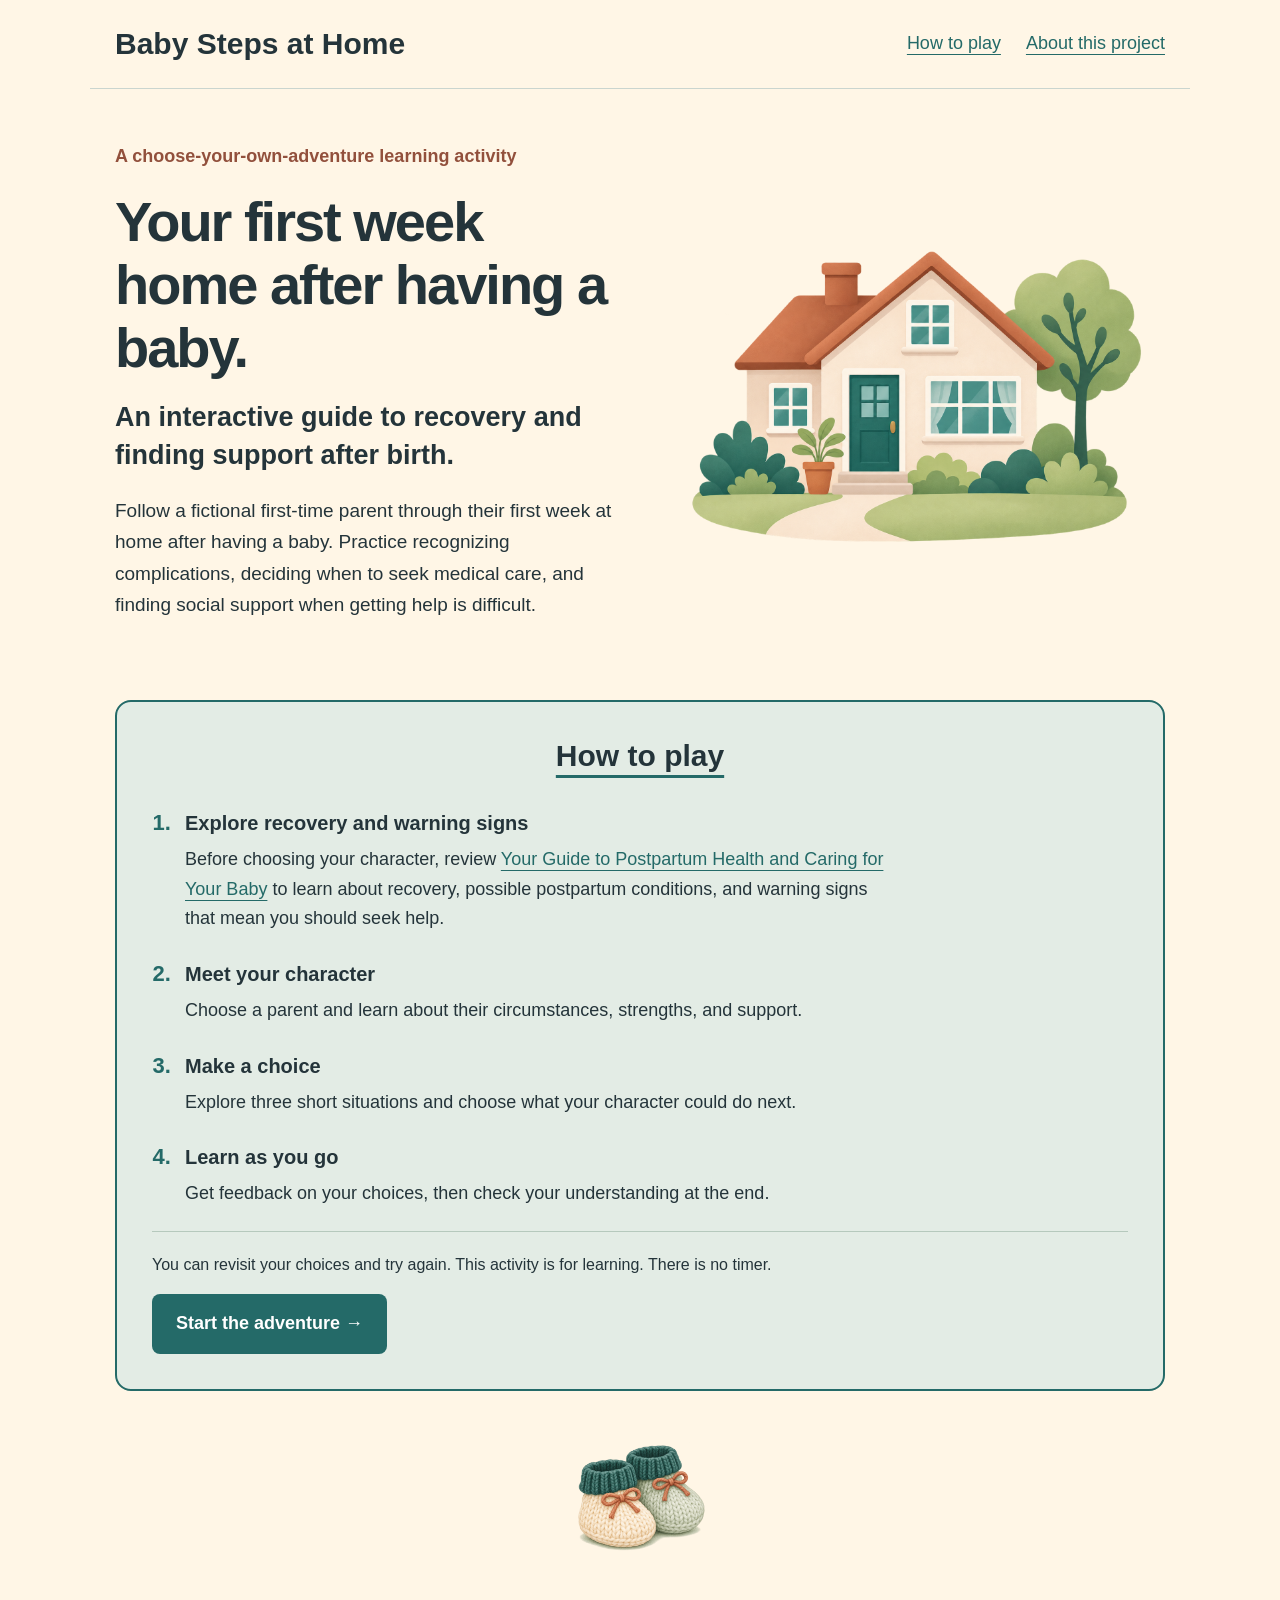
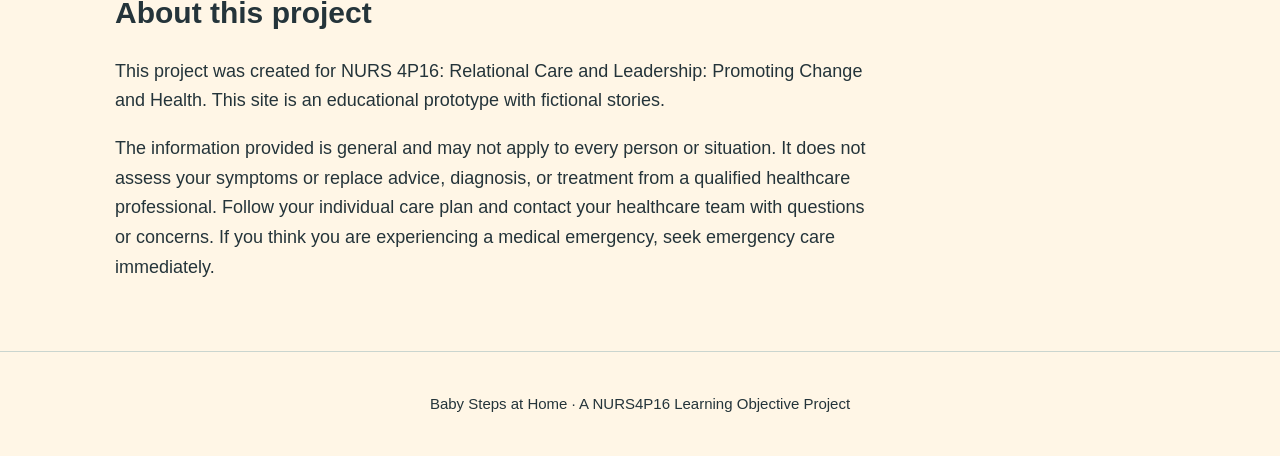
==== index.html @ 9c3802aa "Update index.html" ====
<!DOCTYPE html>
<html lang="en">
<head>
  <meta charset="UTF-8">
  <meta name="viewport" content="width=device-width, initial-scale=1.0">
  <title>Baby Steps at Home</title>
  <link rel="stylesheet" href="style.css">
</head>
<body class="home-page">
  <a class="skip-link" href="#main">Skip to content</a>

  <header class="site-header">
    <a class="site-name" href="index.html">Baby Steps at Home</a>
    <nav aria-label="Main navigation">
      <a href="#how-to-play">How to play</a>
      <a href="#about">About this project</a>
    </nav>
  </header>

  <main id="main">
    <section class="hero" aria-labelledby="welcome-heading">
      <div class="hero-text">
        <p class="eyebrow">
          A choose-your-own-adventure learning activity
        </p>

        <h1 id="welcome-heading">
          Your first week home after having a baby.
        </h1>

        <p class="home-subtitle">
          An interactive guide to recovery and finding support after birth.
        </p>

        <p class="introduction">
          Follow a fictional first-time parent through their first
          week at home after having a baby. Practice recognizing
          complications, deciding when to seek medical care, and
          finding social support when getting help is difficult.
        </p>
      </div>

      <img src="house.png" alt="" class="hero-house">
    </section>

    <section class="panel" id="how-to-play" aria-labelledby="play-heading">
      <h2 id="play-heading">How to play</h2>

      <ol class="steps">
                <li>
          <h3>Explore recovery and warning signs</h3>
          <p>
            Before choosing your character, review
            <a href="https://www.canada.ca/en/public-health/services/child-infant-health/postpartum-health-guide.html">
              Your Guide to Postpartum Health and Caring for Your Baby</a>
            to learn about recovery, possible postpartum conditions,
            and warning signs that mean you should seek help.
          </p>
        </li>
        <li>
          <h3>Meet your character</h3>
          <p>
            Choose a parent and learn about their circumstances,
            strengths, and support.
          </p>
        </li>
        <li>
          <h3>Make a choice</h3>
          <p>
            Explore three short situations and choose what your
            character could do next.
          </p>
        </li>
        <li>
          <h3>Learn as you go</h3>
          <p>
            Get feedback on your choices, then check your
            understanding at the end.
          </p>
        </li>
      </ol>

      <p class="development-note">
        You can revisit your choices and try again.
        This activity is for learning. There is no timer.
      </p>

      <a class="button" href="characters.html">
        Start the adventure <span aria-hidden="true">&rarr;</span>
      </a>
    </section>

    <img src="baby-booties.png" alt=""
         class="home-booties" loading="lazy">

    <section class="about" id="about" aria-labelledby="about-heading">
      <h2 id="about-heading">About this project</h2>

      <p>
        This project was created for NURS 4P16: Relational Care
        and Leadership: Promoting Change and Health.
        This site is an educational prototype with fictional stories.
      </p>

      <p>
        The information provided is general and may not apply to
        every person or situation. It does not assess your symptoms
        or replace advice, diagnosis, or treatment from a qualified
        healthcare professional. Follow your individual care plan
        and contact your healthcare team with questions or concerns.
        If you think you are experiencing a medical emergency,
        seek emergency care immediately.
      </p>
    </section>
  </main>

  <footer>
    <p>
      Baby Steps at Home &middot; A NURS4P16 Learning Objective Project
    </p>
  </footer>
</body>
</html>
---- style.css ----
/* Variables let us change the entire colour scheme in one place. */
:root {
  --cream: #fff6e6;
  --ink: #24343a;
  --teal: #246a68;
  --sage: #e3ece5;
  --accent: #92503c;
}

* { box-sizing: border-box; }
html { scroll-padding-top: 2rem; }
body {
  margin: 0;
  background: var(--cream);
  color: var(--ink);
  font-family: Arial, Helvetica, sans-serif;
  font-size: 18px;
  line-height: 1.65;
}
a { color: var(--teal); text-underline-offset: 5px; }
a:focus-visible { outline: 3px solid var(--ink); outline-offset: 5px; }
.skip-link { position: absolute; top: -100px; background: white; padding: 12px; }
.skip-link:focus { top: 8px; }
.site-header {
  max-width: 1100px;
  margin: auto;
  padding: 25px;
  display: flex;
  justify-content: space-between;
  align-items: center;
  gap: 20px;
  border-bottom: 1px solid #cad5cf;
}
.site-name { color: var(--ink); font-size: 23px; font-weight: bold; text-decoration: none; }
nav { display: flex; gap: 25px; flex-wrap: wrap; }
main { max-width: 1100px; margin: auto; padding: 0 25px; }
.hero { padding: 75px 0 60px; max-width: 820px; }
.eyebrow { color: var(--accent); font-weight: bold; font-size: 16px; }
h1 { font-size: clamp(38px, 6vw, 68px); line-height: 1.12; letter-spacing: -2px; margin: 20px 0; }
h2 { font-size: 30px; line-height: 1.25; margin-top: 0; }
h3 { font-size: 20px; margin-bottom: 5px; }
.introduction { max-width: 660px; font-size: 21px; margin-bottom: 30px; }
.button { display: inline-block; padding: 15px 24px; background: var(--teal); color: white; border-radius: 8px; text-decoration: none; font-weight: bold; }
.button:hover { background: #194e4c; }
.small-text { font-size: 16px; }
.panel { background: var(--sage); border-radius: 16px; padding: 35px; }
.steps { padding-left: 25px; }
.steps li { padding-left: 8px; margin-bottom: 22px; }
.steps p { margin-top: 0; max-width: 700px; }
.development-note { border-top: 1px solid #b6c9bd; padding-top: 20px; font-size: 16px; }
.about { padding: 50px 0; max-width: 760px; }
footer { padding: 25px; text-align: center; border-top: 1px solid #cad5cf; font-size: 15px; }

/* This rule rearranges the header on narrower screens. */
@media (max-width: 600px) {
  .site-header { align-items: flex-start; flex-direction: column; }
  .hero { padding-top: 45px; }
  .panel { padding: 25px; }
  h1 { letter-spacing: -1px; }
}

/* Welcome text and house sit beside each other. */
.hero {
  display: grid;
  grid-template-columns: minmax(0, 1fr) minmax(0, 1fr);
  align-items: center;
  gap: 30px;

  width: 100%;
  max-width: none;
  padding: 35px 0 50px;
}

.hero-text {
  min-width: 0;
}

.hero h1 {
  font-size: clamp(36px, 4.5vw, 56px);
}

.hero .introduction {
  font-size: 19px;
}

/* Keep the image proportional. */
.hero-house {
  display: block;
  width: 100%;
  height: auto;
}

/* Stack the image below the text on smaller screens. */
@media (max-width: 800px) {
  .hero {
    grid-template-columns: 1fr;
    gap: 25px;
    padding: 25px 0 50px;
  }

  .hero-house {
    max-width: 500px;
    margin: 0 auto;
  }
}

/* Character selection page */
.character-section {
  padding: 45px 0 60px;
}

.character-section h1 {
  font-size: clamp(34px, 5vw, 48px);
  letter-spacing: -1px;
}

.character-introduction {
  max-width: 720px;
  margin-bottom: 30px;
}

.character-options {
  border: 0;
  padding: 0;
  margin: 0;
  min-width: 0;
  display: grid;
  grid-template-columns: repeat(2, minmax(0, 1fr));
  gap: 22px;
}

.character-options legend {
  padding: 0;
  margin-bottom: 18px;
  font-weight: bold;
}

.character-option {
  position: relative;
  min-width: 0;
}

.character-option input {
  position: absolute;
  top: 18px;
  right: 18px;
  width: 22px;
  height: 22px;
  margin: 0;
  accent-color: var(--teal);
  z-index: 1;
  cursor: pointer;
}

.character-card {
  display: flex;
  align-items: center;
  gap: 20px;
  height: 100%;
  padding: 35px 30px 30px 22px;
  border: 3px solid transparent;
  border-radius: 22px;
  background: var(--sage);
  cursor: pointer;
}

.character-card:hover {
  border-color: #a0b9aa;
}

.character-option input:checked + .character-card {
  border-color: var(--teal);
  background: #dce9df;
}

.character-option input:focus-visible + .character-card {
  outline: 3px solid var(--ink);
  outline-offset: 5px;
}

.character-portrait {
  display: flex;
  align-items: center;
  justify-content: center;
  flex-shrink: 0;
  width: 115px;
  height: 115px;
  border: 3px solid var(--cream);
  border-radius: 50%;
  font-size: 42px;
  font-weight: bold;
}

.portrait-alex {
  background: #f0dfbd;
  color: var(--teal);
}

.portrait-jordan {
  background: #efd7cc;
  color: var(--ink);
}

.character-description {
  display: block;
  font-size: 17px;
  line-height: 1.5;
}

.character-name {
  display: block;
  margin-bottom: 8px;
  font-size: 27px;
  font-weight: bold;
}

.character-note {
  max-width: 720px;
  margin: 25px 0;
  font-size: 16px;
}

.character-actions {
  display: flex;
  align-items: center;
  justify-content: center;
  flex-wrap: wrap;
  gap: 25px;
  margin-top: 30px;
}

button.button {
  font: inherit;
  font-weight: bold;
  border: 0;
  cursor: pointer;
}

button.button:focus-visible {
  outline: 3px solid var(--ink);
  outline-offset: 5px;
}

@media (max-width: 800px) {
  .character-options {
    grid-template-columns: 1fr;
  }
}

@media (max-width: 400px) {
  .character-card {
    flex-direction: column;
    align-items: flex-start;
  }
}

/* Get to know your character */
.profile-page {
  padding: 45px 0 60px;
}

.profile-intro {
  display: grid;
  grid-template-columns: minmax(180px, 280px) minmax(0, 1fr);
  align-items: center;
  gap: 40px;
  margin-bottom: 40px;
}

.profile-portrait {
  display: block;
  width: 100%;
  max-width: 280px;
  height: auto;
  margin: 0 auto;
}

.profile-intro h1 {
  font-size: clamp(34px, 4.5vw, 48px);
  letter-spacing: -1px;
}

.profile-intro h2 {
  font-size: 23px;
}

.profile-bubbles {
  display: grid;
  grid-template-columns: repeat(3, minmax(0, 1fr));
  gap: 22px;
}

.profile-bubble {
  padding: 28px;
  border-radius: 24px;
  background: var(--sage);
}

.profile-bubble h2 {
  font-size: 24px;
  color: var(--teal);
}

.profile-bubble p,
.profile-bubble blockquote {
  font-size: 17px;
}

.profile-bubble blockquote {
  margin: 0 0 18px;
  font-style: italic;
}

.profile-bubble p:last-child {
  margin-bottom: 0;
}

.profile-next {
  max-width: 760px;
  margin: 45px auto 0;
  text-align: center;
}

.profile-next h2 {
  font-size: 27px;
}

.profile-actions {
  display: flex;
  justify-content: center;
  align-items: center;
  flex-wrap: wrap;
  gap: 22px;
  margin: 25px 0;
}

@media (max-width: 900px) {
  .profile-bubbles {
    grid-template-columns: 1fr;
  }
}

@media (max-width: 650px) {
  .profile-intro {
    grid-template-columns: 1fr;
    gap: 20px;
  }

  .profile-portrait {
    max-width: 220px;
  }

  .profile-page {
    padding-top: 30px;
  }
}

/* Plant and books beside the character page buttons */
.character-bottom {
  display: grid;
  grid-template-columns: minmax(0, 260px) minmax(0, 1fr);
  align-items: center;
  gap: 30px;
  margin-top: 25px;
}

.character-decoration {
  display: block;
  width: 100%;
  height: auto;
}

.character-bottom .character-actions {
  margin-top: 0;
}

@media (max-width: 650px) {
  .character-bottom {
    grid-template-columns: 1fr;
    gap: 20px;
  }

  .character-decoration {
    max-width: 200px;
    margin: 0 auto;
  }
}

/* Story scenes */
.scene-page {
  max-width: 950px;
  margin: 0 auto;
  padding: 40px 0 60px;
}

.scene-page [hidden] {
  display: none;
}

.scene-header {
  margin-bottom: 30px;
}

.scene-header h1 {
  font-size: clamp(34px, 4.5vw, 48px);
  letter-spacing: -1px;
}

.story-bubble {
  padding: 28px 32px;
  background: var(--sage);
  border-radius: 24px;
}

.story-bubble p:first-child {
  margin-top: 0;
}

.story-bubble p:last-child {
  margin-bottom: 0;
}

.story-bubble blockquote {
  margin: 20px 0 0;
  font-style: italic;
  font-size: 21px;
  color: var(--teal);
}

.scene-question {
  margin-top: 30px;
}

.scene-choices {
  display: grid;
  gap: 14px;
  border: 0;
  padding: 0;
  margin: 0 0 22px;
  min-width: 0;
}

.scene-choices legend {
  padding: 0;
  margin-bottom: 20px;
  font-size: 24px;
  line-height: 1.4;
  font-weight: bold;
}

.scene-choice {
  display: flex;
  align-items: flex-start;
  gap: 14px;
  padding: 20px;
  background: #e3ece5;
  border: 2px solid #bdcfc3;
  border-radius: 16px;
  cursor: pointer;
}

.scene-choice:hover {
  border-color: var(--teal);
}

.scene-choice:focus-within {
  outline: 3px solid var(--teal);
  outline-offset: 3px;
}

.scene-choice input {
  flex-shrink: 0;
  width: 21px;
  height: 21px;
  margin: 5px 0 0;
  accent-color: var(--teal);
}

.scene-feedback {
  margin-top: 25px;
  padding: 25px 28px;
  background: #edf3ee;
  border-left: 5px solid var(--teal);
  border-radius: 0 18px 18px 0;
}

.scene-feedback:focus-visible {
  outline: 3px solid var(--teal);
  outline-offset: 4px;
}

.scene-feedback h2 {
  font-size: 24px;
}

.scene-feedback p:last-child {
  margin-bottom: 0;
}

.scene-part {
  margin-top: 50px;
}

.scene-part > h2 {
  font-size: 29px;
}

.scene-illustrated {
  display: grid;
  grid-template-columns: minmax(0, 1fr) minmax(0, 300px);
  align-items: center;
  gap: 25px;
}

.scene-car {
  display: block;
  width: 100%;
  height: auto;
}

.scene-ending {
  margin-top: 40px;
}

.scene-takeaway {
  padding: 25px 28px;
  border-radius: 20px;
  background: #f4e5d5;
}

.scene-takeaway h2 {
  font-size: 27px;
}

.scene-takeaway p {
  margin-bottom: 0;
}

.scene-ending > p {
  margin: 25px 0;
}

.scene-sources {
  margin-top: 40px;
  padding-top: 15px;
  border-top: 1px solid #cad5cf;
  font-size: 15px;
}

@media (max-width: 750px) {
  .scene-illustrated {
    grid-template-columns: 1fr;
  }

  .scene-car {
    max-width: 300px;
    margin: 0 auto;
  }

  .story-bubble {
    padding: 24px;
  }

  .scene-choice {
    padding: 16px;
  }
}

/* Scene 2: encouragement and optional writing practice */
.scene-encouragement {
  margin-top: 25px;
  padding: 22px 28px;
  border-radius: 20px;
  background: #f4e5d5;
}

.scene-encouragement p {
  margin: 0;
}

.practice-panel {
  padding: 28px;
  border-radius: 24px;
  background: var(--sage);
}

.practice-panel h2 {
  font-size: 29px;
}

.practice-panel > .eyebrow {
  margin-top: 0;
}

.practice-panel > label {
  display: block;
  font-weight: bold;
}

.practice-input {
  display: block;
  width: 100%;
  min-height: 150px;
  margin: 18px 0 22px;
  padding: 16px;
  border: 2px solid #78998a;
  border-radius: 12px;
  background: var(--cream);
  color: var(--ink);
  font: inherit;
  line-height: 1.6;
  resize: vertical;
}

.practice-input::placeholder {
  color: #52636a;
  opacity: 1;
}

.practice-input:focus-visible {
  outline: 3px solid var(--teal);
  outline-offset: 3px;
}

.practice-panel blockquote {
  margin: 15px 0;
  font-style: italic;
}

.practice-panel .scene-feedback h3 {
  margin-top: 0;
}

@media (max-width: 600px) {
  .practice-panel {
    padding: 22px;
  }
}

/* Calendar beside Alex’s follow-up story */
.scene-calendar {
  display: block;
  width: 100%;
  height: auto;
}

@media (max-width: 750px) {
  .scene-calendar {
    max-width: 300px;
    margin: 0 auto;
  }
}

/* Scene 3: phone illustration */
.scene-phone {
  display: block;
  width: 100%;
  height: auto;
}

/* Emergency information stays visible */
.scene-emergency {
  margin-bottom: 30px;
  padding: 22px 26px;
  background: #f4e5d5;
  border: 2px solid var(--accent);
  border-radius: 18px;
}

.scene-emergency h2 {
  font-size: 23px;
  color: var(--accent);
}

.scene-emergency p:last-child {
  margin-bottom: 0;
}

/* Expandable comparison bubbles */
.mood-comparisons {
  display: grid;
  gap: 16px;
}

.mood-bubble {
  background: var(--sage);
  border: 2px solid #bdcfc3;
  border-radius: 20px;
}

.mood-bubble summary {
  padding: 22px 25px;
  color: var(--teal);
  font-size: 23px;
  font-weight: bold;
  cursor: pointer;
}

.mood-bubble summary:hover {
  text-decoration: underline;
  text-underline-offset: 5px;
}

.mood-bubble summary:focus-visible {
  outline: 3px solid var(--teal);
  outline-offset: 4px;
  border-radius: 16px;
}

.mood-bubble[open] {
  border-color: var(--teal);
}

.mood-bubble-content {
  padding: 0 25px 25px;
}

.mood-bubble-content h3 {
  margin-top: 20px;
}

.mood-bubble-content h3:first-child {
  margin-top: 0;
}

.mood-bubble-content p:last-child {
  margin-bottom: 0;
}

/* Support resource cards */
.support-resources {
  display: grid;
  grid-template-columns: repeat(3, minmax(0, 1fr));
  gap: 18px;
}

.support-resource {
  padding: 24px;
  background: var(--sage);
  border-radius: 20px;
}

.support-resource h3 {
  margin-top: 0;
  color: var(--teal);
}

.support-resource p {
  font-size: 17px;
}

.support-resource a {
  font-weight: bold;
}

@media (max-width: 800px) {
  .support-resources {
    grid-template-columns: 1fr;
  }
}

@media (max-width: 750px) {
  .scene-phone {
    max-width: 280px;
    margin: 0 auto;
  }
}

/* Jordan’s conversation with the nurse */
.scene-conversation {
  display: block;
  width: 100%;
  height: auto;
}

.scene-example-quote {
  margin: 18px 0;
  font-style: italic;
  color: var(--teal);
}

@media (max-width: 750px) {
  .scene-conversation {
    max-width: 360px;
    margin: 0 auto;
  }
}

/* Jordan Scene 2: guided conversation builder */
.phrase-builder {
  display: grid;
  gap: 22px;
  padding: 28px;
  border-radius: 24px;
  background: var(--sage);
}

.phrase-step label {
  display: block;
  margin-bottom: 10px;
  font-weight: bold;
  color: var(--teal);
}

.phrase-step select {
  display: block;
  width: 100%;
  min-height: 52px;
  padding: 12px;
  border: 2px solid #78998a;
  border-radius: 10px;
  background: var(--cream);
  color: var(--ink);
  font: inherit;
}

.phrase-step select:focus-visible {
  outline: 3px solid var(--teal);
  outline-offset: 3px;
}

.phrase-builder > .button {
  justify-self: start;
}

#built-response h3,
#plan-feedback h3 {
  margin-top: 0;
}

/* Illustrations inside the expandable care cards */
.care-card-layout {
  display: grid;
  grid-template-columns: minmax(0, 1fr) minmax(0, 220px);
  align-items: center;
  gap: 25px;
}

.care-card-layout h3 {
  margin-top: 0;
}

.care-image {
  display: block;
  width: 100%;
  max-width: 220px;
  height: auto;
  margin: 0 auto;
}

.medication-image {
  max-width: 140px;
}

@media (max-width: 650px) {
  .phrase-builder {
    padding: 22px;
  }

  .care-card-layout {
    grid-template-columns: 1fr;
    gap: 15px;
  }

  .phrase-step select {
    font-size: 16px;
  }
}

/* Jordan Scene 3: information illustrations */
.scene-learning-image {
  display: block;
  width: 100%;
  max-width: 300px;
  height: auto;
  margin: 0 auto;
}

.pamphlet-image {
  max-width: 220px;
}

/* Fictional search-result cards */
.source-card-grid {
  display: grid;
  grid-template-columns: repeat(3, minmax(0, 1fr));
  gap: 18px;
  margin-top: 25px;
}

.source-card {
  min-width: 0;
  padding: 24px;
  border: 2px solid #bdcfc3;
  border-radius: 22px;
  background: var(--sage);
}

.source-card .eyebrow {
  margin-top: 0;
  font-size: 14px;
}

.source-card h3 {
  margin-top: 0;
  font-size: 22px;
  line-height: 1.35;
}

.source-card p,
.source-card blockquote {
  font-size: 16px;
  line-height: 1.6;
}

.source-card blockquote {
  margin: 18px 0;
  font-style: italic;
}

.source-card p:last-child {
  margin-bottom: 0;
}

.source-ending {
  margin-top: 25px;
}

.phrase-step select[aria-invalid="true"] {
  border-color: var(--accent);
}

@media (max-width: 850px) {
  .source-card-grid {
    grid-template-columns: 1fr;
  }
}

/* Shared knowledge check and feedback page */
.finish-page {
  max-width: 950px;
}

.quiz-question-card {
  margin-bottom: 28px;
  padding: 28px;
  border-radius: 24px;
  background: var(--sage);
}

.quiz-question-card h2 {
  font-size: 25px;
}

.quiz-question-card legend {
  font-size: 19px;
  font-weight: normal;
}

.quiz-question-card .scene-choice {
  background: var(--cream);
}

.quiz-question-card .scene-choices {
  margin-bottom: 0;
}

.quiz-score {
  color: var(--teal);
  font-size: 25px;
  font-weight: bold;
}

.answer-explanation {
  margin: 18px 0;
  padding: 22px 25px;
  border-radius: 18px;
  background: var(--sage);
}

.answer-explanation h3 {
  margin-top: 0;
}

.answer-explanation p:last-child {
  margin-bottom: 0;
}

.answer-outcome {
  color: var(--teal);
  font-weight: bold;
}

.finish-actions {
  display: flex;
  align-items: center;
  flex-wrap: wrap;
  gap: 18px;
  margin: 28px 0;
}

.button-secondary {
  background: var(--sage);
  color: var(--teal);
}

.button-secondary:hover {
  background: #d4e2d8;
}

.finish-page button.button {
  font: inherit;
  font-weight: bold;
  border: 0;
  cursor: pointer;
}

.finish-page button:focus-visible,
.finish-page [tabindex="-1"]:focus-visible {
  outline: 3px solid var(--teal);
  outline-offset: 5px;
}

/* Feedback introduction and plant */
.feedback-intro {
  display: grid;
  grid-template-columns: minmax(0, 1fr) 140px;
  align-items: center;
  gap: 25px;
  margin-bottom: 25px;
}

.feedback-intro h2 {
  font-size: 32px;
}

.feedback-plant {
  display: block;
  width: 100%;
  height: auto;
  max-height: 200px;
  object-fit: contain;
}

/* Choose a feedback perspective */
.reviewer-options {
  display: grid;
  grid-template-columns: repeat(2, minmax(0, 1fr));
  gap: 20px;
}

.reviewer-option {
  padding: 25px;
  border: 3px solid transparent;
  border-radius: 22px;
  background: var(--sage);
  color: var(--ink);
  font: inherit;
  text-align: left;
  cursor: pointer;
}

.reviewer-option strong {
  display: block;
  margin-bottom: 10px;
  font-size: 23px;
  color: var(--teal);
}

.reviewer-option span {
  display: block;
  font-size: 17px;
}

.reviewer-option:hover,
.reviewer-option[aria-pressed="true"] {
  border-color: var(--teal);
}

.feedback-panel {
  margin-top: 28px;
  padding: 28px;
  border-radius: 24px;
  background: var(--sage);
}

.feedback-panel > h3 {
  margin-top: 0;
  font-size: 27px;
}

.feedback-field {
  margin: 25px 0;
}

.feedback-field label {
  display: block;
  margin-bottom: 10px;
  font-weight: bold;
}

.feedback-field select {
  display: block;
  width: 100%;
  min-height: 50px;
  padding: 12px;
  border: 2px solid #78998a;
  border-radius: 10px;
  background: var(--cream);
  color: var(--ink);
  font: inherit;
}

.feedback-field select:focus-visible {
  outline: 3px solid var(--teal);
  outline-offset: 3px;
}

.text-button {
  padding: 5px 0;
  border: 0;
  background: transparent;
  color: var(--teal);
  font: inherit;
  text-decoration: underline;
  text-underline-offset: 5px;
  cursor: pointer;
}

/* Completion celebration */
.completion-section {
  margin-top: 50px;
  padding: 35px 25px;
  border-radius: 25px;
  background: var(--sage);
  text-align: center;
}

.completion-image {
  display: block;
  width: 180px;
  max-width: 100%;
  height: auto;
  margin: 0 auto 20px;
}

.completion-section h2 {
  font-size: clamp(29px, 4vw, 40px);
}

.completion-message {
  font-weight: bold;
  color: var(--teal);
}

.completion-section .finish-actions {
  justify-content: center;
}

.finish-source-list {
  padding-left: 22px;
}

.finish-source-list li {
  margin-bottom: 15px;
}

.finish-warning {
  margin: 45px 0 0;
}

@media (max-width: 650px) {
  .reviewer-options {
    grid-template-columns: 1fr;
  }

  .feedback-intro {
    grid-template-columns: minmax(0, 1fr) 90px;
    gap: 15px;
  }

  .quiz-question-card,
  .feedback-panel {
    padding: 22px;
  }

  .feedback-field select {
    font-size: 16px;
  }
}

/* Homepage revisions: Baby Steps at Home */
.site-name {
  font-size: clamp(25px, 3vw, 30px);
  line-height: 1.25;
}

.eyebrow {
  font-size: 18px;
}

.home-subtitle {
  margin: 20px 0;
  font-size: clamp(22px, 2.5vw, 27px);
  line-height: 1.4;
  font-weight: 600;
}

.home-page #how-to-play {
  border: 2px solid var(--teal);
}

.home-page #play-heading {
  text-align: center;
  text-decoration-line: underline;
  text-decoration-color: var(--teal);
  text-decoration-thickness: 3px;
  text-underline-offset: 9px;
  margin-bottom: 30px;
}

.home-page .steps li::marker {
  color: var(--teal);
  font-weight: bold;
  font-size: 22px;
}

.home-booties {
  display: block;
  width: 200px;
  max-width: 60%;
  height: auto;
  margin: 40px auto 0;
}

.home-page .about {
  padding-top: 30px;
}

/* Introduction on the left; plant beneath navigation on the right */
.character-welcome {
  display: grid;
  grid-template-columns: minmax(0, 1fr) minmax(0, 340px);
  grid-template-areas: "text plant";
  align-items: center;
  gap: 35px;
  margin-bottom: 30px;
}

.character-welcome > div {
  grid-area: text;
}

.character-welcome-image {
  grid-area: plant;
  display: block;
  width: 100%;
  height: auto;
  margin: 0 auto;
}

.character-welcome .eyebrow {
  margin-top: 0;
}

.character-welcome .character-introduction {
  margin-bottom: 0;
}

@media (max-width: 800px) {
  .character-welcome {
    grid-template-columns: 1fr;
    grid-template-areas:
      "text"
      "plant";
    gap: 20px;
  }

  .character-welcome-image {
    max-width: 280px;
  }
}

/* Shared site heading and orange introductory text */
.site-name {
  font-size: clamp(25px, 3vw, 30px);
  line-height: 1.25;
}

.eyebrow {
  font-size: 18px;
}

/* Character introduction cards */
.profile-bubble {
  border: 2px solid var(--teal);
}

.profile-bubble h2 {
  text-align: center;
  margin-bottom: 10px;
}

.profile-card-icon {
  display: block;
  width: 30px;
  height: 30px;
  object-fit: contain;
  margin: 0 auto 22px;
}

/* Alex: Scene 1 opening story and portrait */
.alex-scene-opening {
  display: grid;
  grid-template-columns: minmax(0, 1fr) 260px;
  align-items: center;
  gap: 28px;
}

.alex-faint-portrait {
  display: block;
  width: 100%;
  max-width: 280px;
  height: auto;
  margin: 0 auto;
}

/* Ambulance between the recovery message and story transition */
.scene-ambulance-icon {
  display: block;
  width: 80px;
  height: auto;
  margin: 28px auto;
}

/* Stack the opening story and portrait on smaller screens */
@media (max-width: 750px) {
  .alex-scene-opening {
    grid-template-columns: 1fr;
    gap: 22px;
  }

  .alex-faint-portrait {
    max-width: 230px;
  }
}

/* Question mark below the discharge instructions */
.scene-question-icon {
  display: block;
  width: 65px;
  height: auto;
  margin: 22px auto;
}

/* Border around Alex’s follow-up story */
.follow-up-story-box {
  border: 2px solid var(--teal);
}

/* Speech bubble beside the optional practice heading */
.practice-title-with-icon {
  display: flex;
  align-items: center;
  gap: 14px;
}

.practice-speech-icon {
  display: block;
  width: 42px;
  height: auto;
  flex-shrink: 0;
}

/* Center each emotional-health icon inside its comparison box */
.mood-condition-icon {
  display: block;
  width: 80px;
  height: 80px;
  object-fit: contain;
  margin: 0 auto 22px;
}

/* Space above the relocated emergency information */
.alex-mood-emergency {
  margin-top: 40px;
}

/* Center the comparison image below Jordan’s opening story */
.jordan-vision-image {
  display: block;
  width: 100%;
  max-width: 760px;
  height: auto;
  margin: 28px auto;
  border-radius: 20px;
}

/* Bordered panel for the respectful-care ending */
.respectful-care-panel {
  padding: 28px;
  background: var(--sage);
  border: 2px solid var(--teal);
  border-radius: 24px;
}

.respectful-care-panel > h2 {
  margin-top: 0;
  color: var(--teal);
}

@media (max-width: 600px) {
  .respectful-care-panel {
    padding: 22px;
  }
}

/* Center the warning’s text block while keeping text left aligned */
.centered-warning > p {
  width: fit-content;
  max-width: 100%;
  margin-inline: auto;
  text-align: left;
}
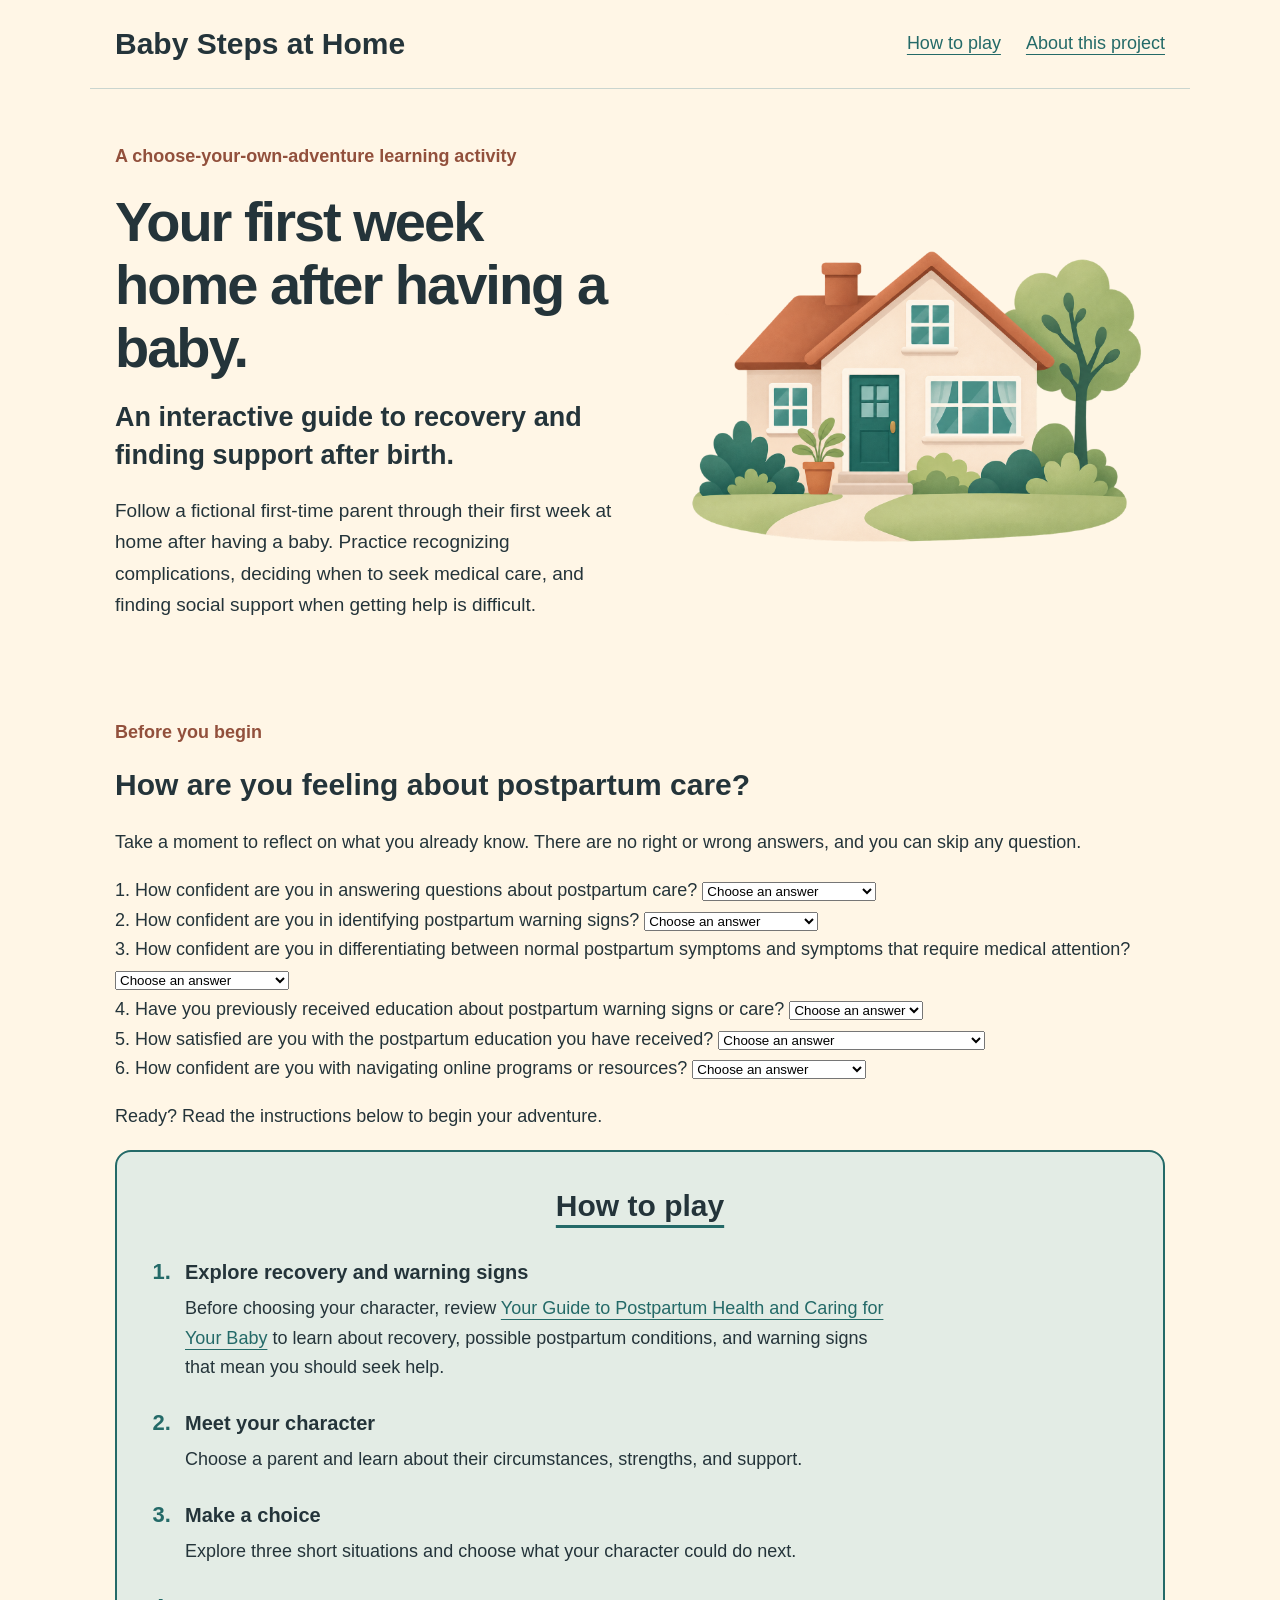
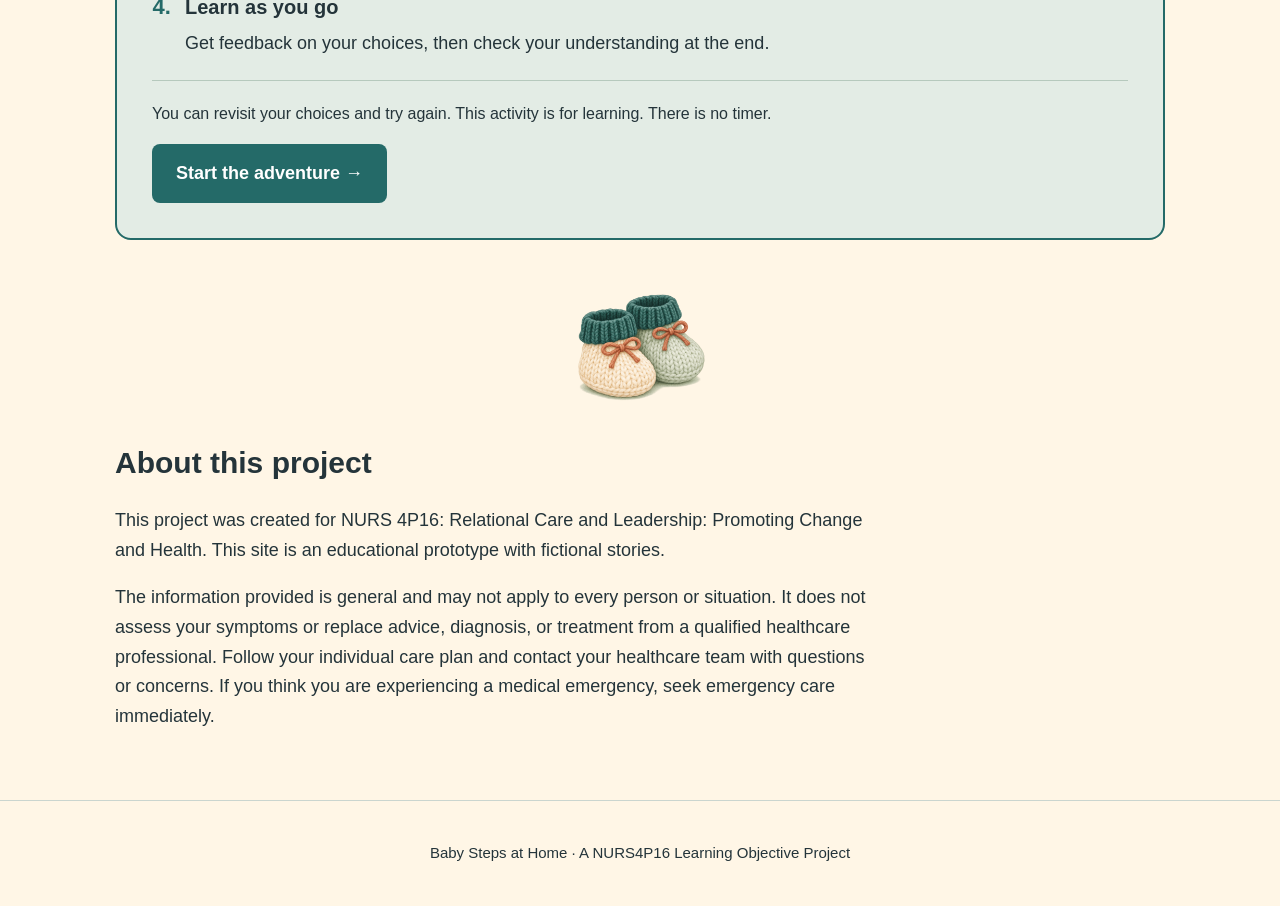
==== commit 89fa2def: "Update index.html" ====
--- a/index.html
+++ b/index.html
@@ -43,6 +43,129 @@
       <img src="house.png" alt="" class="hero-house">
     </section>
 
+        <section
+      class="starting-survey"
+      aria-labelledby="starting-survey-heading"
+    >
+      <p class="eyebrow">Before you begin</p>
+
+      <h2 id="starting-survey-heading">
+        How are you feeling about postpartum care?
+      </h2>
+
+      <p>
+        Take a moment to reflect on what you already know.
+        There are no right or wrong answers, and you can
+        skip any question.
+      </p>
+
+      <div class="starting-survey-questions">
+
+        <div class="starting-survey-field">
+          <label for="before-care">
+            1. How confident are you in answering questions
+            about postpartum care?
+          </label>
+
+          <select id="before-care">
+            <option value="">Choose an answer</option>
+            <option value="1">1 — Not at all confident</option>
+            <option value="2">2 — Slightly confident</option>
+            <option value="3">3 — Moderately confident</option>
+            <option value="4">4 — Very confident</option>
+            <option value="5">5 — Extremely confident</option>
+          </select>
+        </div>
+
+        <div class="starting-survey-field">
+          <label for="before-warning-signs">
+            2. How confident are you in identifying
+            postpartum warning signs?
+          </label>
+
+          <select id="before-warning-signs">
+            <option value="">Choose an answer</option>
+            <option value="1">1 — Not at all confident</option>
+            <option value="2">2 — Slightly confident</option>
+            <option value="3">3 — Moderately confident</option>
+            <option value="4">4 — Very confident</option>
+            <option value="5">5 — Extremely confident</option>
+          </select>
+        </div>
+
+        <div class="starting-survey-field">
+          <label for="before-symptoms">
+            3. How confident are you in differentiating
+            between normal postpartum symptoms and symptoms
+            that require medical attention?
+          </label>
+
+          <select id="before-symptoms">
+            <option value="">Choose an answer</option>
+            <option value="1">1 — Not at all confident</option>
+            <option value="2">2 — Slightly confident</option>
+            <option value="3">3 — Moderately confident</option>
+            <option value="4">4 — Very confident</option>
+            <option value="5">5 — Extremely confident</option>
+          </select>
+        </div>
+
+        <div class="starting-survey-field">
+          <label for="before-education">
+            4. Have you previously received education
+            about postpartum warning signs or care?
+          </label>
+
+          <select id="before-education">
+            <option value="">Choose an answer</option>
+            <option value="yes">Yes</option>
+            <option value="no">No</option>
+            <option value="unsure">I’m not sure</option>
+          </select>
+        </div>
+
+        <div class="starting-survey-field">
+          <label for="before-satisfaction">
+            5. How satisfied are you with the postpartum
+            education you have received?
+          </label>
+
+          <select id="before-satisfaction">
+            <option value="">Choose an answer</option>
+            <option value="1">1 — Very dissatisfied</option>
+            <option value="2">2 — Dissatisfied</option>
+            <option value="3">3 — Neither satisfied nor dissatisfied</option>
+            <option value="4">4 — Satisfied</option>
+            <option value="5">5 — Very satisfied</option>
+            <option value="not-applicable">
+              I have not received postpartum education
+            </option>
+          </select>
+        </div>
+
+        <div class="starting-survey-field">
+          <label for="before-online">
+            6. How confident are you with navigating
+            online programs or resources?
+          </label>
+
+          <select id="before-online">
+            <option value="">Choose an answer</option>
+            <option value="1">1 — Not at all confident</option>
+            <option value="2">2 — Slightly confident</option>
+            <option value="3">3 — Moderately confident</option>
+            <option value="4">4 — Very confident</option>
+            <option value="5">5 — Extremely confident</option>
+          </select>
+        </div>
+
+      </div>
+
+      <p class="starting-survey-next">
+        Ready? Read the instructions below to begin your adventure.
+      </p>
+    </section>
+    
     <section class="panel" id="how-to-play" aria-labelledby="play-heading">
       <h2 id="play-heading">How to play</h2>
 
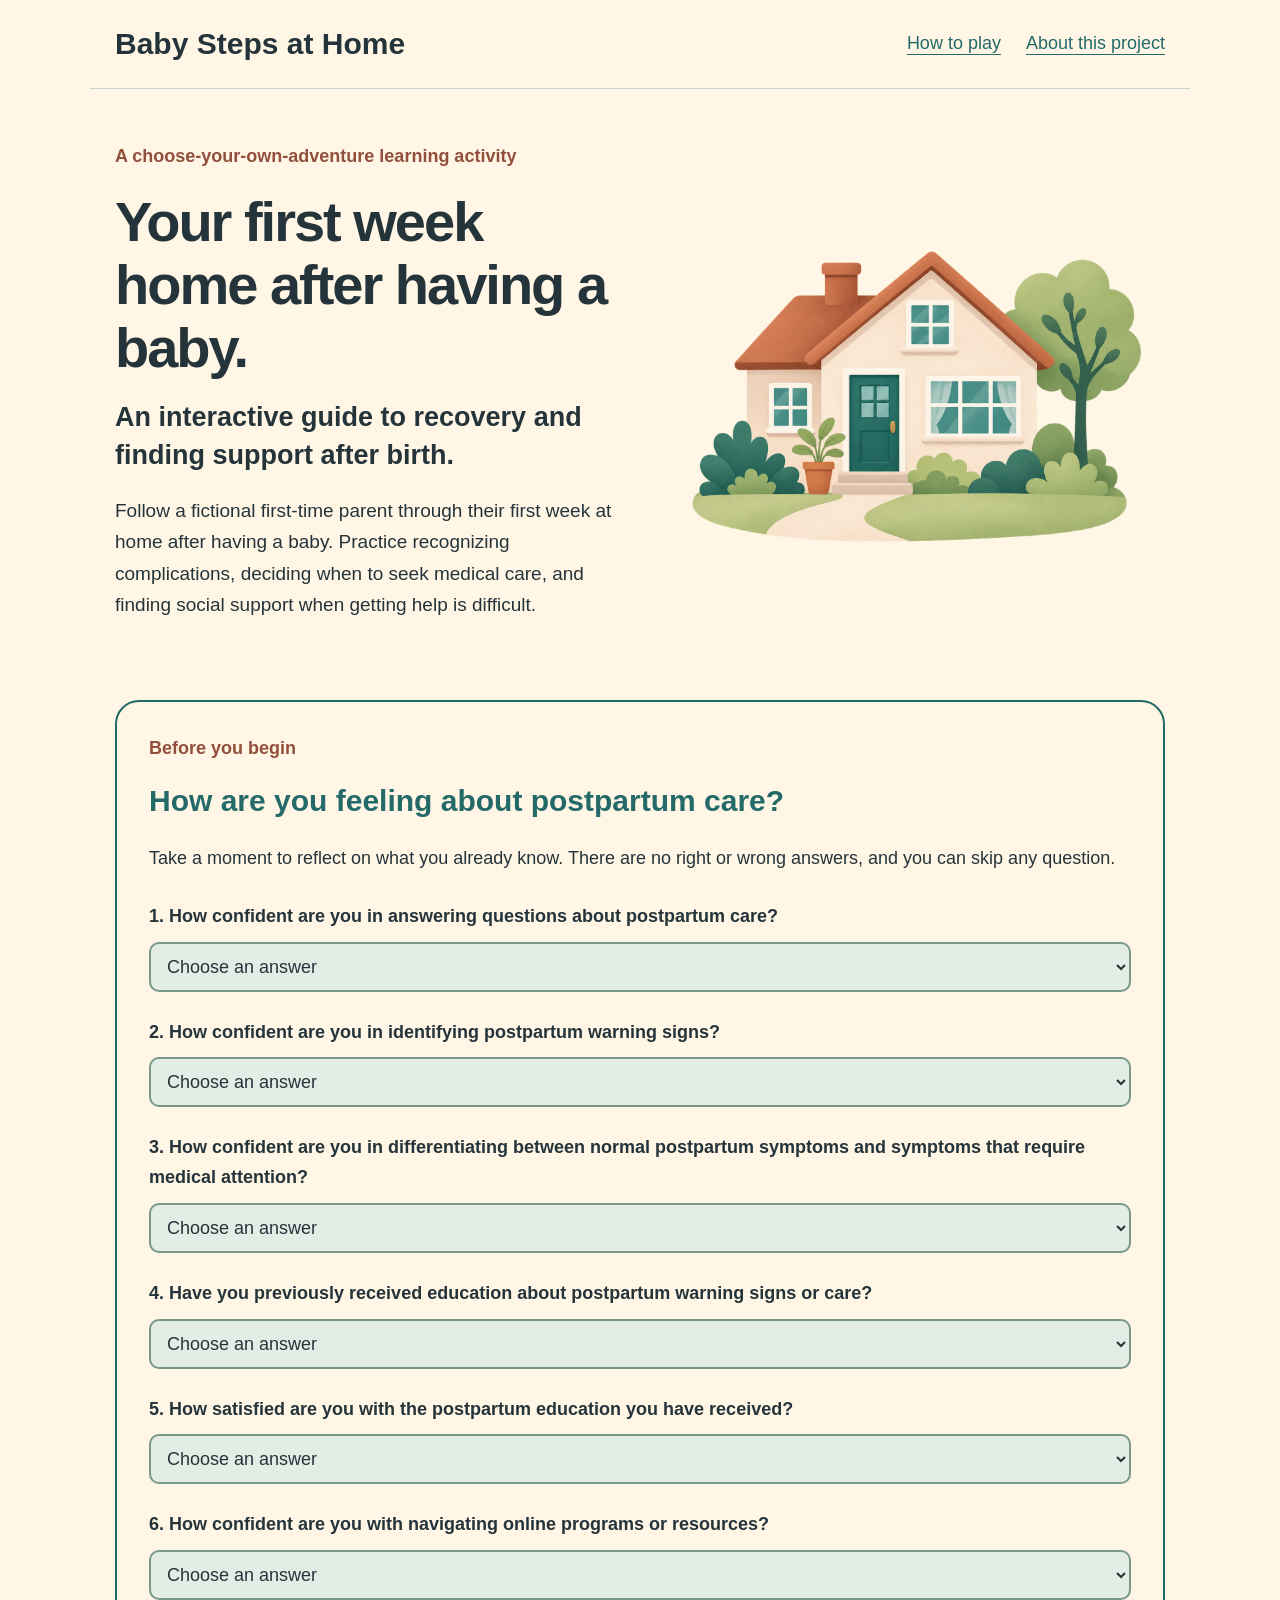
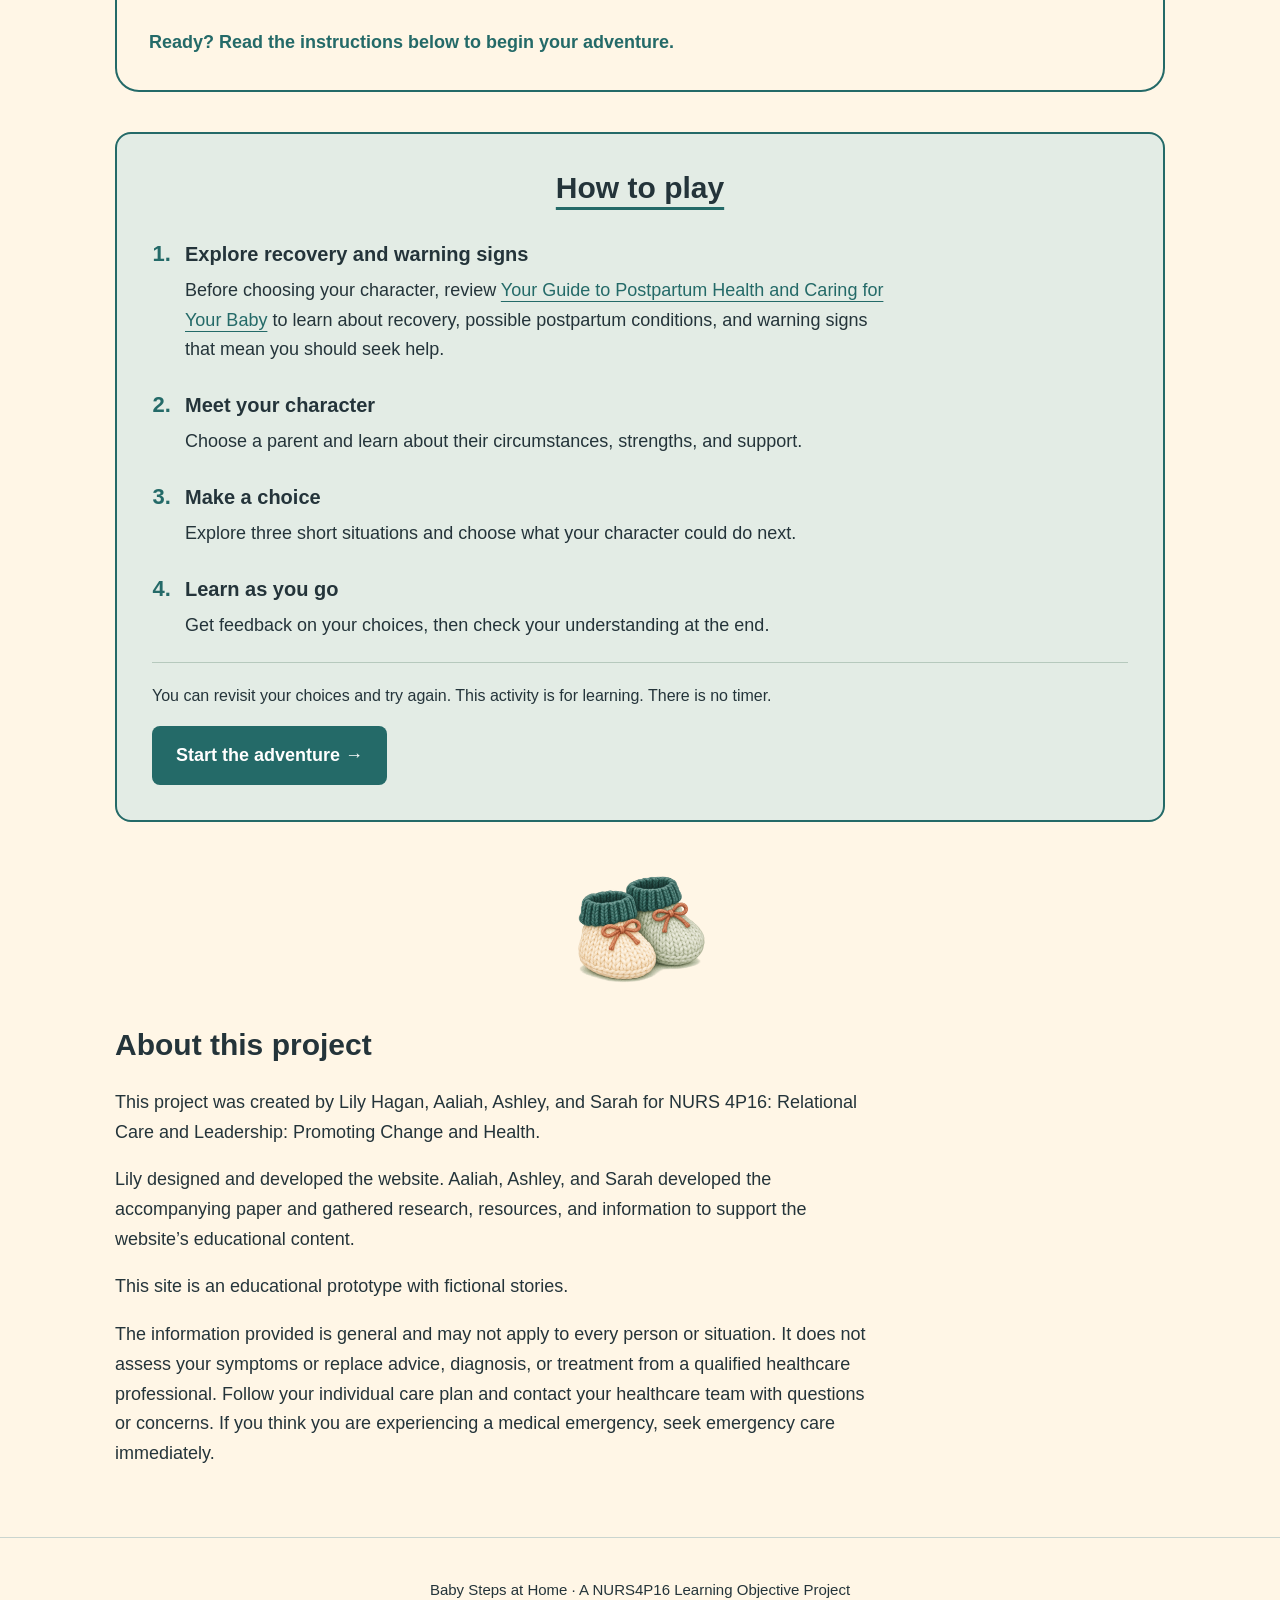
==== commit 79ac965a: "Update index.html" ====
--- a/index.html
+++ b/index.html
@@ -220,8 +220,19 @@
       <h2 id="about-heading">About this project</h2>
 
       <p>
-        This project was created for NURS 4P16: Relational Care
-        and Leadership: Promoting Change and Health.
+        This project was created by Lily Hagan, Aaliah, Ashley,
+        and Sarah for NURS 4P16: Relational Care and Leadership:
+        Promoting Change and Health.
+      </p>
+
+      <p>
+        Lily designed and developed the website. Aaliah, Ashley,
+        and Sarah developed the accompanying paper and gathered
+        research, resources, and information to support the
+        website’s educational content.
+      </p>
+
+      <p>
         This site is an educational prototype with fictional stories.
       </p>
 
--- a/style.css
+++ b/style.css
@@ -1422,3 +1422,66 @@
   margin-inline: auto;
   text-align: left;
 }
+
+/* Homepage: before-you-begin survey */
+.starting-survey {
+  margin: 0 0 40px;
+  padding: 32px;
+  background: var(--cream);
+  border: 2px solid var(--teal);
+  border-radius: 24px;
+}
+
+.starting-survey > .eyebrow {
+  margin-top: 0;
+}
+
+.starting-survey h2 {
+  color: var(--teal);
+  margin-top: 0;
+}
+
+.starting-survey-questions {
+  display: grid;
+  gap: 26px;
+  margin-top: 28px;
+}
+
+.starting-survey-field label {
+  display: block;
+  margin-bottom: 10px;
+  font-weight: bold;
+}
+
+.starting-survey-field select {
+  display: block;
+  width: 100%;
+  min-height: 50px;
+  padding: 12px;
+  border: 2px solid #78998a;
+  border-radius: 10px;
+  background: var(--sage);
+  color: var(--ink);
+  font: inherit;
+}
+
+.starting-survey-field select:focus-visible {
+  outline: 3px solid var(--teal);
+  outline-offset: 3px;
+}
+
+.starting-survey-next {
+  margin: 28px 0 0;
+  color: var(--teal);
+  font-weight: bold;
+}
+
+@media (max-width: 600px) {
+  .starting-survey {
+    padding: 22px;
+  }
+
+  .starting-survey-field select {
+    font-size: 16px;
+  }
+}
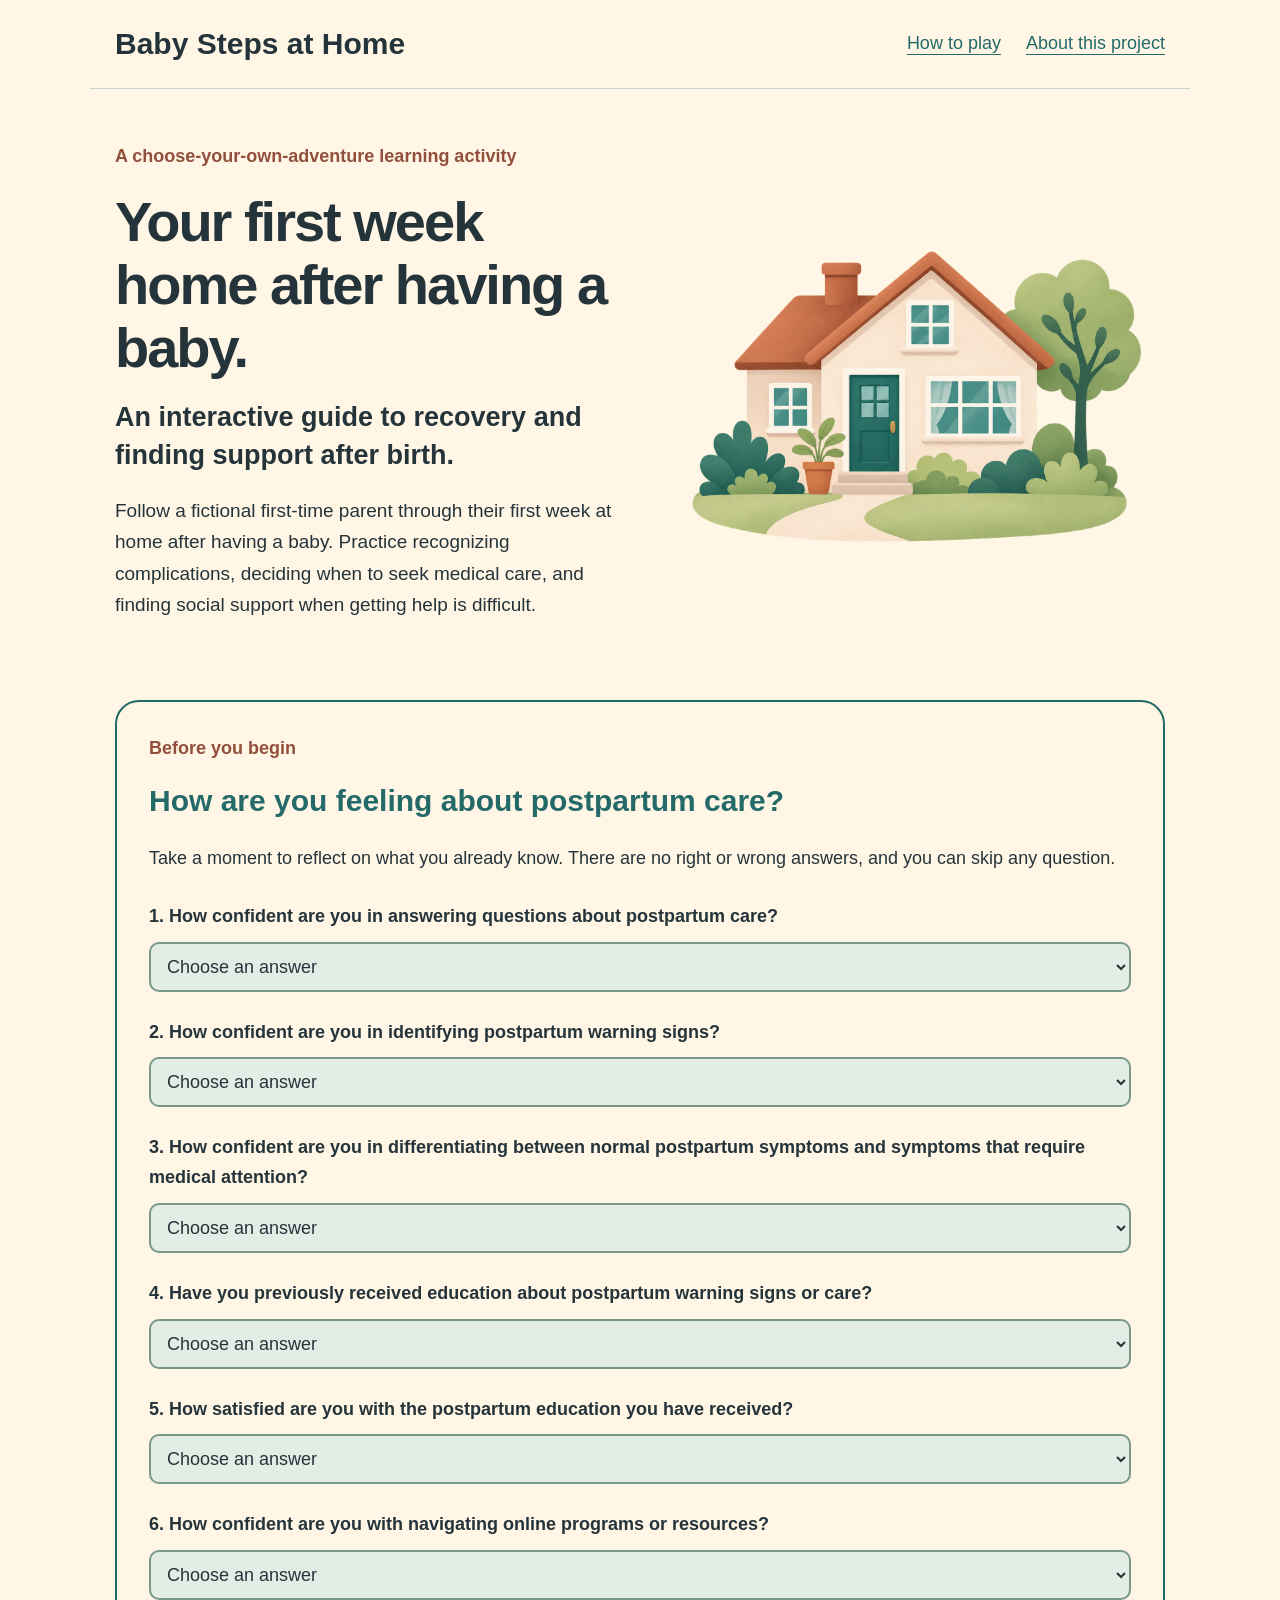
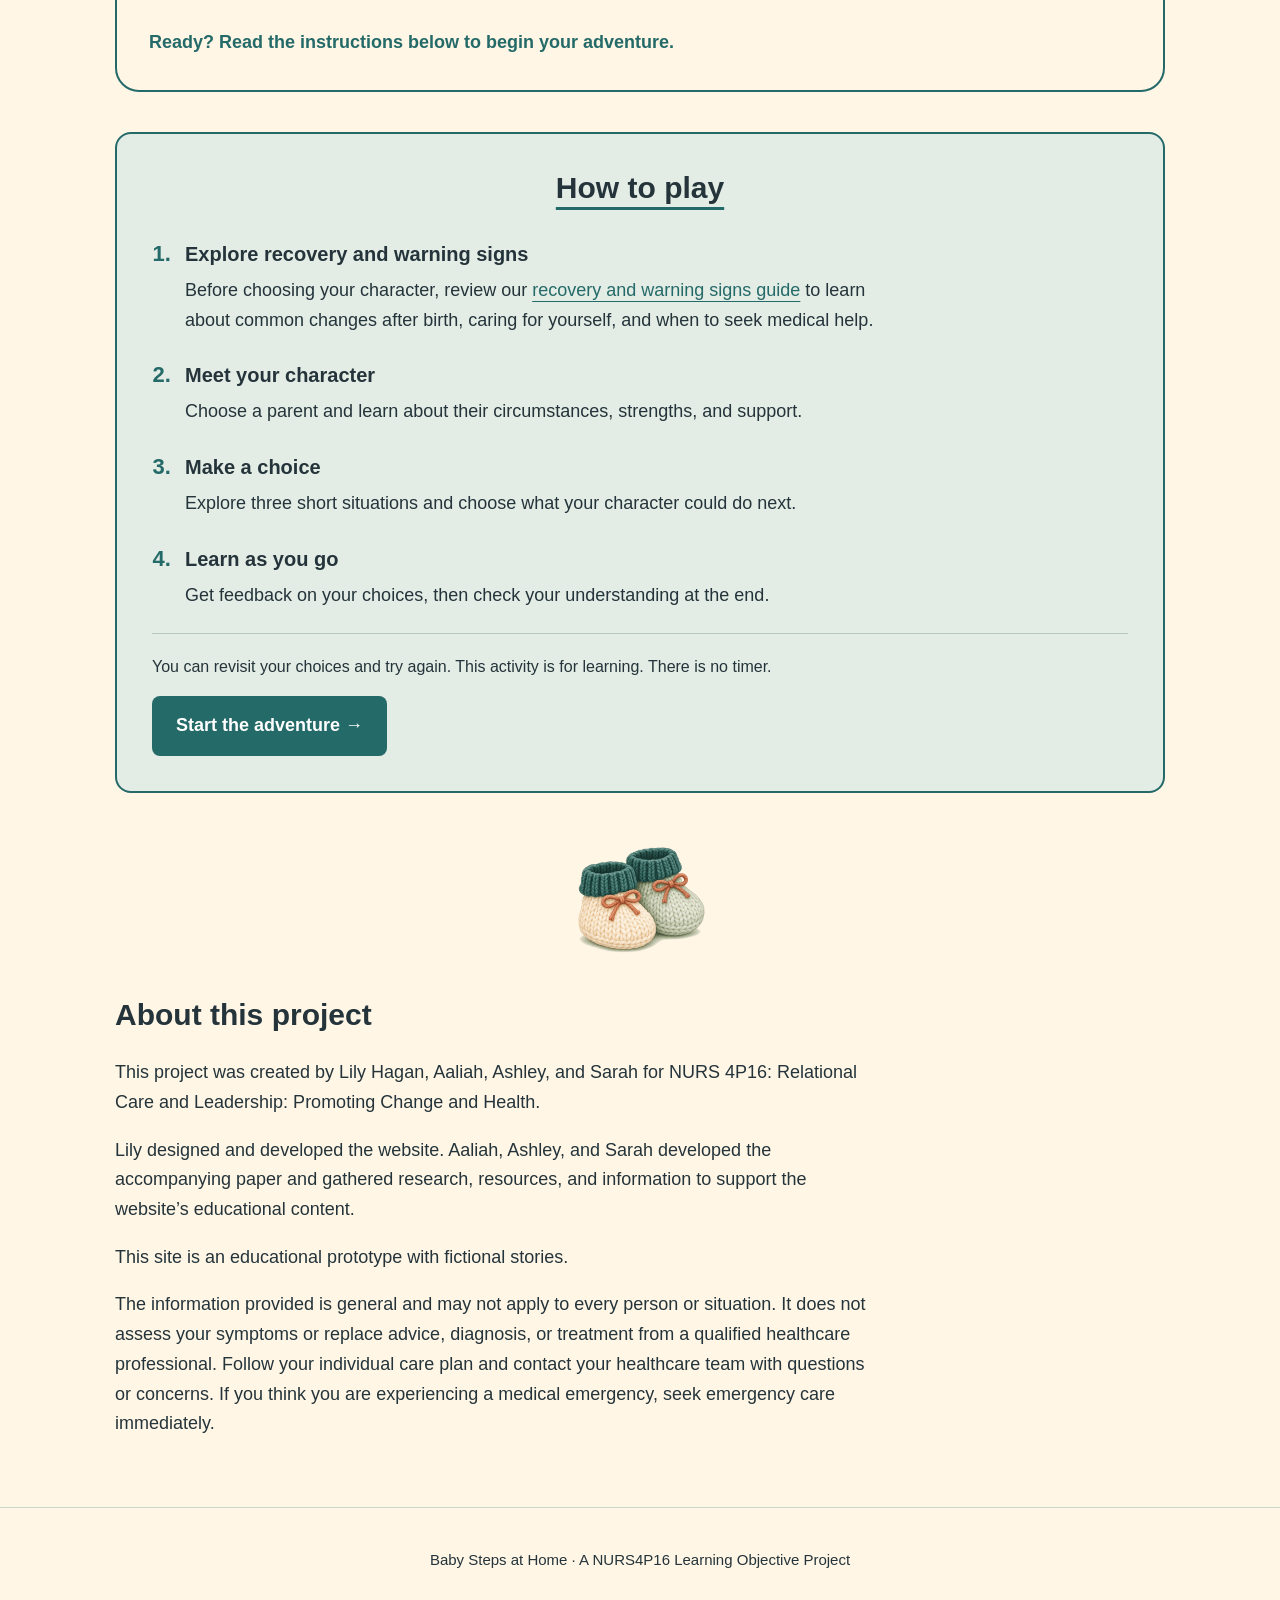
==== commit aa210389: "Update index.html" ====
--- a/index.html
+++ b/index.html
@@ -173,11 +173,11 @@
                 <li>
           <h3>Explore recovery and warning signs</h3>
           <p>
-            Before choosing your character, review
-            <a href="https://www.canada.ca/en/public-health/services/child-infant-health/postpartum-health-guide.html">
-              Your Guide to Postpartum Health and Caring for Your Baby</a>
-            to learn about recovery, possible postpartum conditions,
-            and warning signs that mean you should seek help.
+              Before choosing your character, review our
+            <a href="recovery-guide.html">
+              recovery and warning signs guide</a>
+            to learn about common changes after birth,
+            caring for yourself, and when to seek medical help.
           </p>
         </li>
         <li>
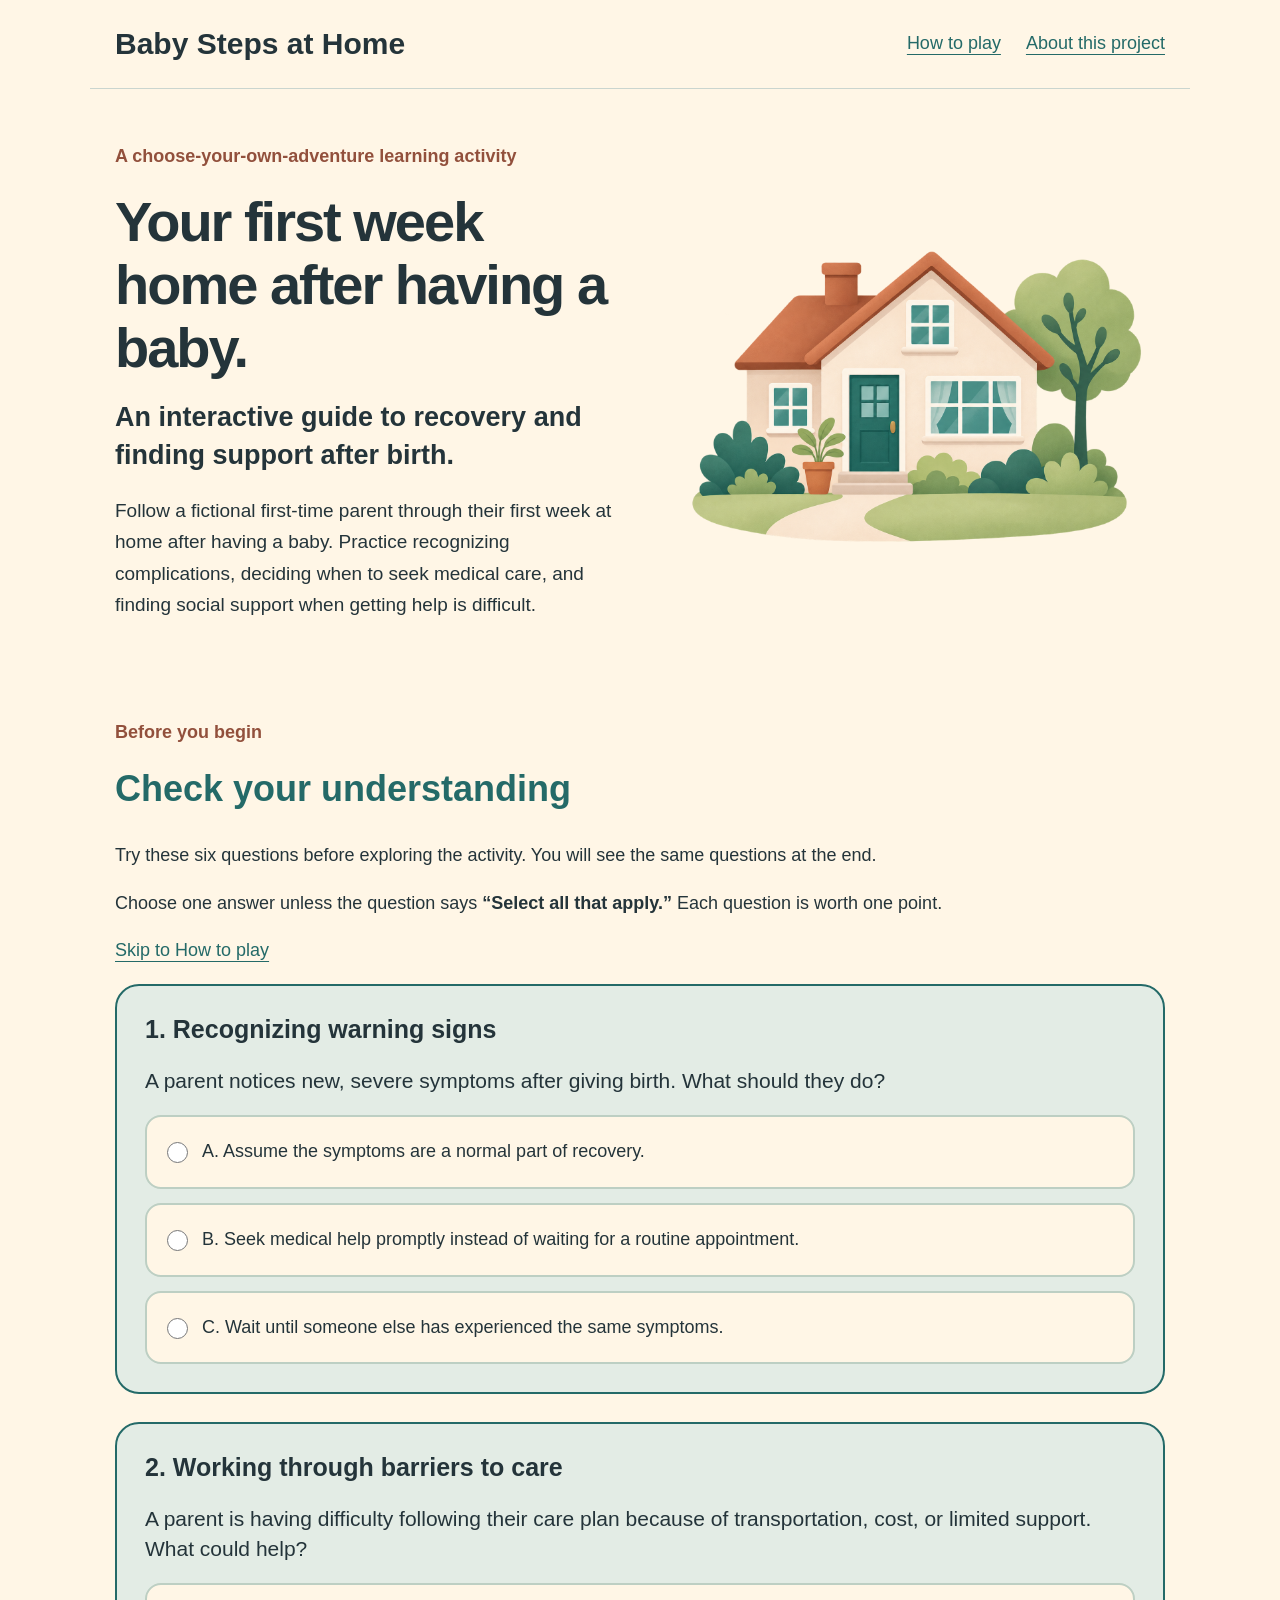
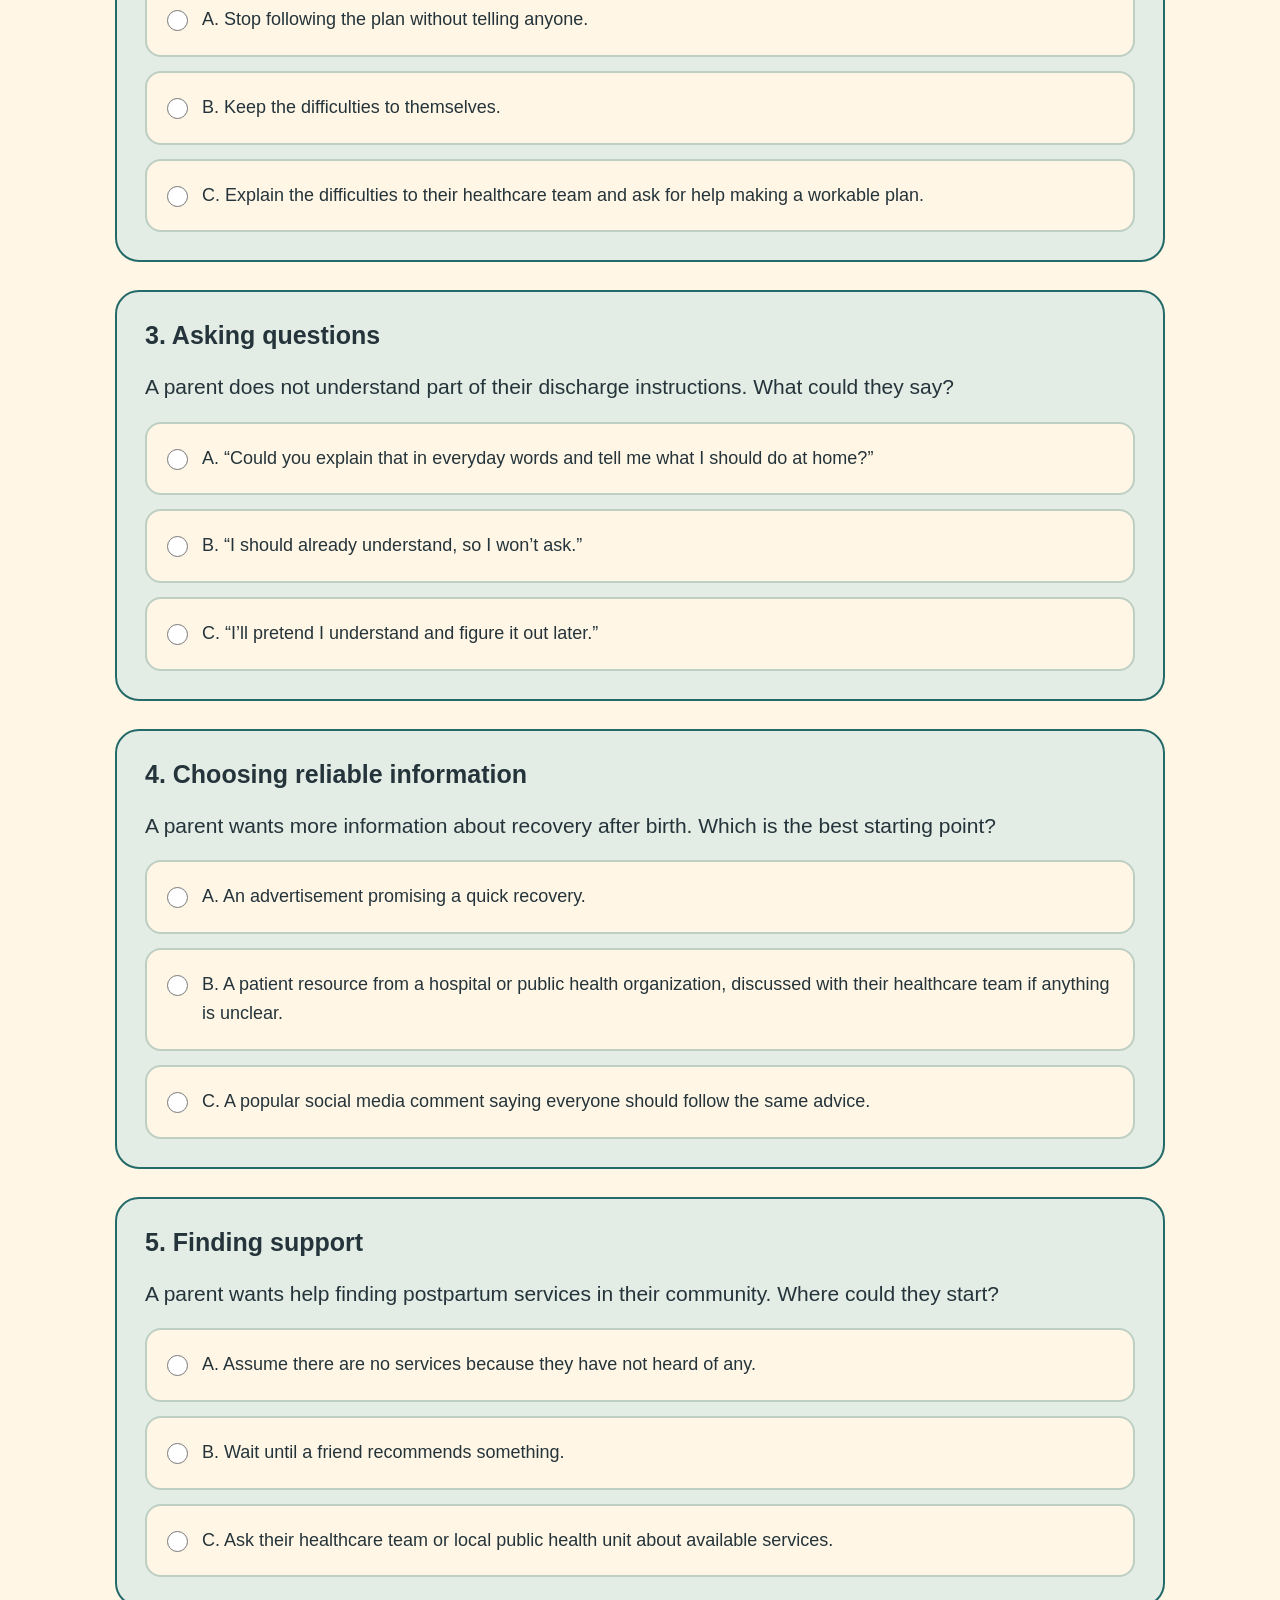
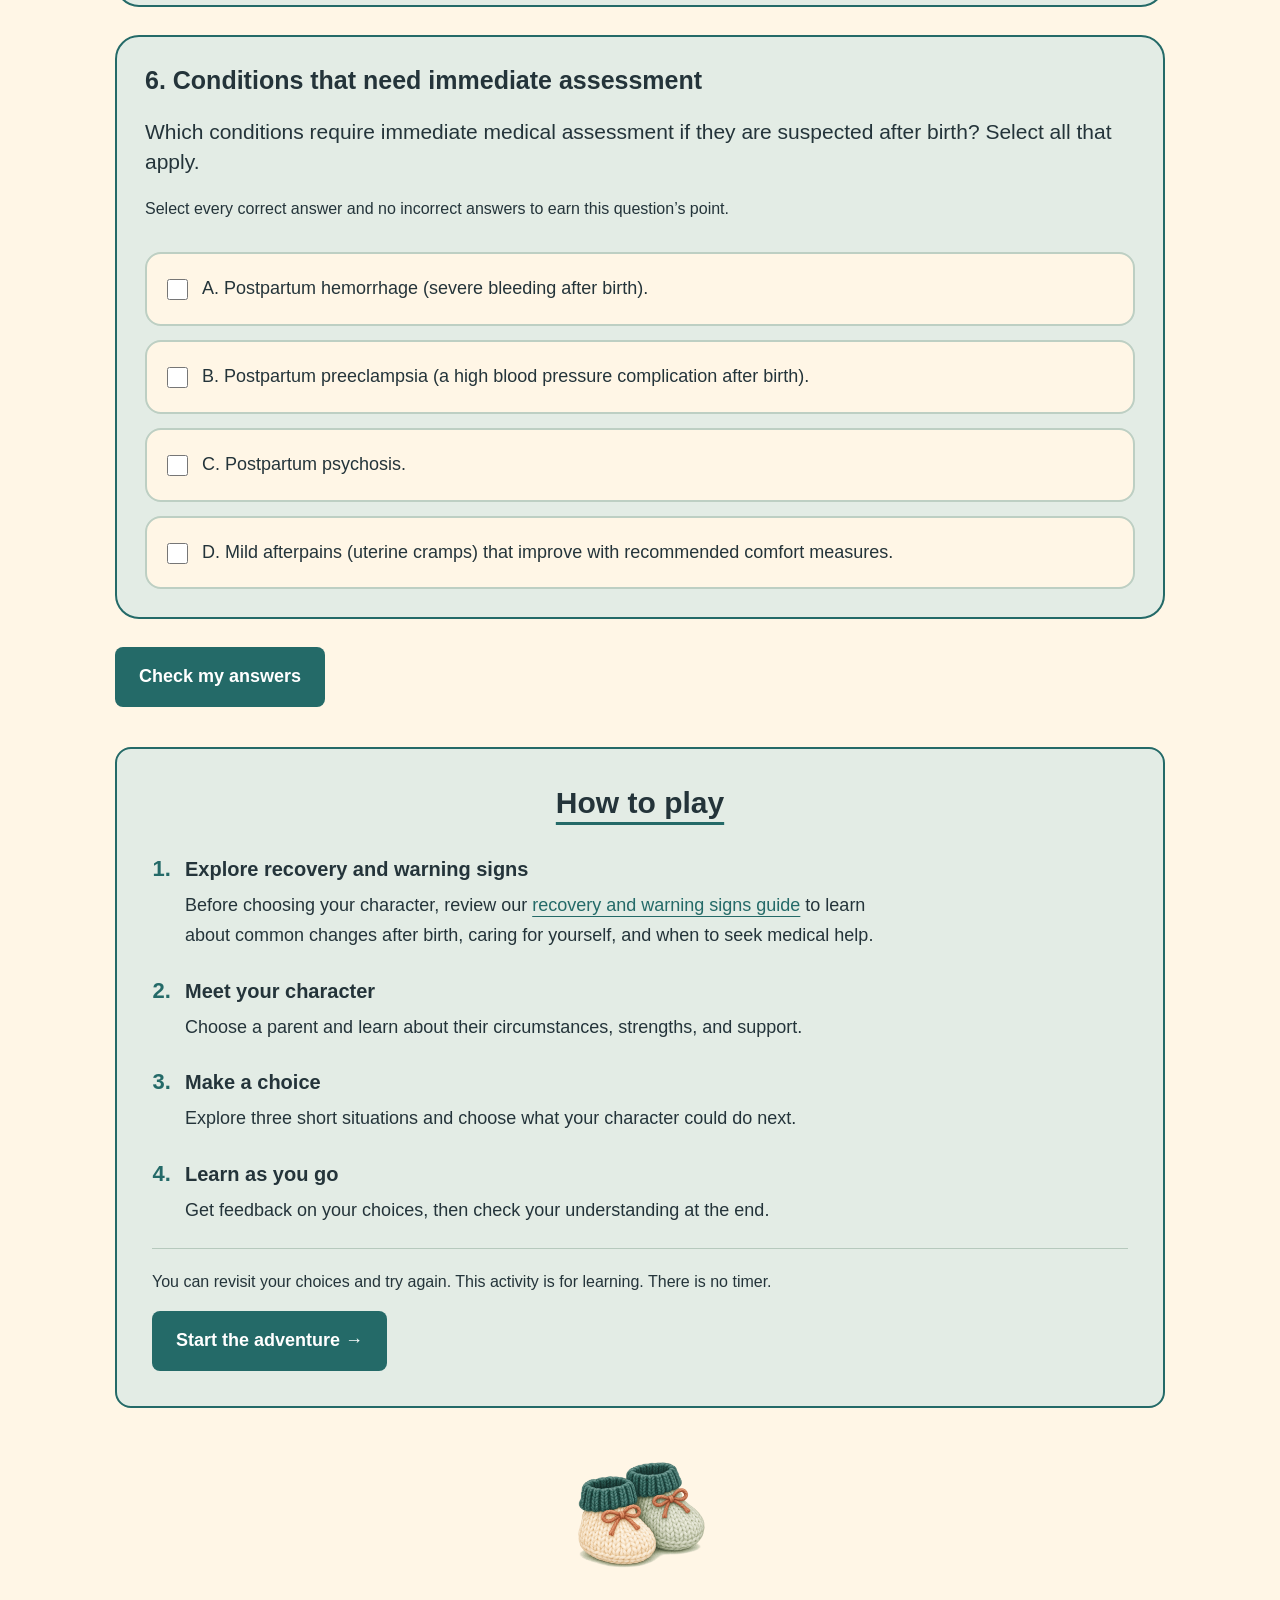
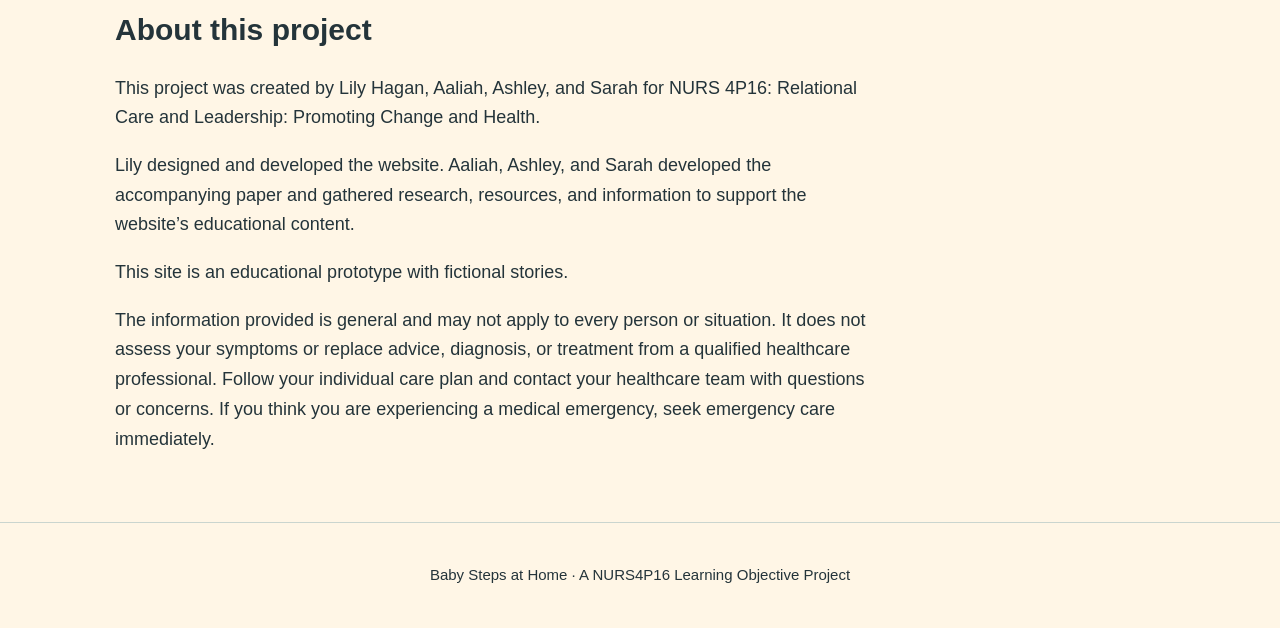
==== commit 82fb5973: "Add files via upload" ====
--- a/index.html
+++ b/index.html
@@ -5,6 +5,15 @@
   <meta name="viewport" content="width=device-width, initial-scale=1.0">
   <title>Baby Steps at Home</title>
   <link rel="stylesheet" href="style.css">
+  <style>
+    .home-knowledge-check { margin-bottom: 40px; }
+    .home-knowledge-check > h2 { color: var(--teal); font-size: clamp(28px, 4vw, 36px); }
+    .home-knowledge-check [hidden] { display: none; }
+    .home-knowledge-check .quiz-question-card { border: 2px solid var(--teal); }
+    .home-knowledge-check .scene-choices legend { font-size: 21px; }
+    .home-knowledge-check .scene-choice { font-size: 18px; }
+    .home-knowledge-check .scene-choices > .small-text { margin-top: 0; }
+  </style>
 </head>
 <body class="home-page">
   <a class="skip-link" href="#main">Skip to content</a>
@@ -43,129 +52,31 @@
       <img src="house.png" alt="" class="hero-house">
     </section>
 
-        <section
-      class="starting-survey"
-      aria-labelledby="starting-survey-heading"
-    >
+        <section class="home-knowledge-check" aria-labelledby="home-quiz-heading">
       <p class="eyebrow">Before you begin</p>
-
-      <h2 id="starting-survey-heading">
-        How are you feeling about postpartum care?
-      </h2>
-
-      <p>
-        Take a moment to reflect on what you already know.
-        There are no right or wrong answers, and you can
-        skip any question.
-      </p>
-
-      <div class="starting-survey-questions">
-
-        <div class="starting-survey-field">
-          <label for="before-care">
-            1. How confident are you in answering questions
-            about postpartum care?
-          </label>
-
-          <select id="before-care">
-            <option value="">Choose an answer</option>
-            <option value="1">1 — Not at all confident</option>
-            <option value="2">2 — Slightly confident</option>
-            <option value="3">3 — Moderately confident</option>
-            <option value="4">4 — Very confident</option>
-            <option value="5">5 — Extremely confident</option>
-          </select>
+      <h2 id="home-quiz-heading">Check your understanding</h2>
+      <p>Try these six questions before exploring the activity. You will see the same questions at the end.</p>
+      <p>Choose one answer unless the question says <strong>“Select all that apply.”</strong> Each question is worth one point.</p>
+      <p><a href="#how-to-play">Skip to How to play</a></p>
+      <noscript><p>Enable JavaScript to use the quiz, or continue to the instructions below.</p></noscript>
+
+      <form id="knowledge-check" aria-labelledby="home-quiz-heading">
+        <div id="quiz-questions"></div>
+        <button id="check-answers" class="button" type="submit" disabled>Check my answers</button>
+      </form>
+
+      <section id="quiz-results" class="scene-part" aria-labelledby="home-results-heading" tabindex="-1" hidden>
+        <h2 id="home-results-heading">Your results</h2>
+        <p id="quiz-score" class="quiz-score"></p>
+        <p>Review the explanations below, then continue to the instructions. You can revisit the quiz at any time.</p>
+        <div id="answer-explanations"></div>
+        <div class="finish-actions">
+          <button id="retry-quiz" class="button button-secondary" type="button">Try again</button>
+          <a class="button" href="#how-to-play">Continue to How to play <span aria-hidden="true">&rarr;</span></a>
         </div>
-
-        <div class="starting-survey-field">
-          <label for="before-warning-signs">
-            2. How confident are you in identifying
-            postpartum warning signs?
-          </label>
-
-          <select id="before-warning-signs">
-            <option value="">Choose an answer</option>
-            <option value="1">1 — Not at all confident</option>
-            <option value="2">2 — Slightly confident</option>
-            <option value="3">3 — Moderately confident</option>
-            <option value="4">4 — Very confident</option>
-            <option value="5">5 — Extremely confident</option>
-          </select>
-        </div>
-
-        <div class="starting-survey-field">
-          <label for="before-symptoms">
-            3. How confident are you in differentiating
-            between normal postpartum symptoms and symptoms
-            that require medical attention?
-          </label>
-
-          <select id="before-symptoms">
-            <option value="">Choose an answer</option>
-            <option value="1">1 — Not at all confident</option>
-            <option value="2">2 — Slightly confident</option>
-            <option value="3">3 — Moderately confident</option>
-            <option value="4">4 — Very confident</option>
-            <option value="5">5 — Extremely confident</option>
-          </select>
-        </div>
-
-        <div class="starting-survey-field">
-          <label for="before-education">
-            4. Have you previously received education
-            about postpartum warning signs or care?
-          </label>
-
-          <select id="before-education">
-            <option value="">Choose an answer</option>
-            <option value="yes">Yes</option>
-            <option value="no">No</option>
-            <option value="unsure">I’m not sure</option>
-          </select>
-        </div>
-
-        <div class="starting-survey-field">
-          <label for="before-satisfaction">
-            5. How satisfied are you with the postpartum
-            education you have received?
-          </label>
-
-          <select id="before-satisfaction">
-            <option value="">Choose an answer</option>
-            <option value="1">1 — Very dissatisfied</option>
-            <option value="2">2 — Dissatisfied</option>
-            <option value="3">3 — Neither satisfied nor dissatisfied</option>
-            <option value="4">4 — Satisfied</option>
-            <option value="5">5 — Very satisfied</option>
-            <option value="not-applicable">
-              I have not received postpartum education
-            </option>
-          </select>
-        </div>
-
-        <div class="starting-survey-field">
-          <label for="before-online">
-            6. How confident are you with navigating
-            online programs or resources?
-          </label>
-
-          <select id="before-online">
-            <option value="">Choose an answer</option>
-            <option value="1">1 — Not at all confident</option>
-            <option value="2">2 — Slightly confident</option>
-            <option value="3">3 — Moderately confident</option>
-            <option value="4">4 — Very confident</option>
-            <option value="5">5 — Extremely confident</option>
-          </select>
-        </div>
-
-      </div>
-
-      <p class="starting-survey-next">
-        Ready? Read the instructions below to begin your adventure.
-      </p>
+      </section>
     </section>
-    
+
     <section class="panel" id="how-to-play" aria-labelledby="play-heading">
       <h2 id="play-heading">How to play</h2>
 
@@ -253,5 +164,198 @@
       Baby Steps at Home &middot; A NURS4P16 Learning Objective Project
     </p>
   </footer>
+  <script>
+const quizQuestions = [
+  {
+    "title": "Recognizing warning signs",
+    "question": "A parent notices new, severe symptoms after giving birth. What should they do?",
+    "options": [
+      "Assume the symptoms are a normal part of recovery.",
+      "Seek medical help promptly instead of waiting for a routine appointment.",
+      "Wait until someone else has experienced the same symptoms."
+    ],
+    "correct": 1,
+    "explanation": "New or severe symptoms should not automatically be dismissed as normal recovery. You do not need to know the diagnosis before asking for help. Call 911 if there is an immediate medical emergency."
+  },
+  {
+    "title": "Working through barriers to care",
+    "question": "A parent is having difficulty following their care plan because of transportation, cost, or limited support. What could help?",
+    "options": [
+      "Stop following the plan without telling anyone.",
+      "Keep the difficulties to themselves.",
+      "Explain the difficulties to their healthcare team and ask for help making a workable plan."
+    ],
+    "correct": 2,
+    "explanation": "A care plan needs to consider your circumstances. Sharing difficulties gives your healthcare team an opportunity to explore available support and suitable options with you."
+  },
+  {
+    "title": "Asking questions",
+    "question": "A parent does not understand part of their discharge instructions. What could they say?",
+    "options": [
+      "“Could you explain that in everyday words and tell me what I should do at home?”",
+      "“I should already understand, so I won’t ask.”",
+      "“I’ll pretend I understand and figure it out later.”"
+    ],
+    "correct": 0,
+    "explanation": "You deserve information you understand. Ask for another explanation, written instructions, or a chance to review the plan in your own words."
+  },
+  {
+    "title": "Choosing reliable information",
+    "question": "A parent wants more information about recovery after birth. Which is the best starting point?",
+    "options": [
+      "An advertisement promising a quick recovery.",
+      "A patient resource from a hospital or public health organization, discussed with their healthcare team if anything is unclear.",
+      "A popular social media comment saying everyone should follow the same advice."
+    ],
+    "correct": 1,
+    "explanation": "Hospital and public health resources are useful starting points. General information may not fit every situation, so ask your healthcare team how it applies to your care."
+  },
+  {
+    "title": "Finding support",
+    "question": "A parent wants help finding postpartum services in their community. Where could they start?",
+    "options": [
+      "Assume there are no services because they have not heard of any.",
+      "Wait until a friend recommends something.",
+      "Ask their healthcare team or local public health unit about available services."
+    ],
+    "correct": 2,
+    "explanation": "Your healthcare team and local public health unit can help you find community services. Explain what support you need and ask about availability, eligibility, and how to access it."
+  },
+  {
+    "title": "Conditions that need immediate assessment",
+    "question": "Which conditions require immediate medical assessment if they are suspected after birth? Select all that apply.",
+    "options": [
+      "Postpartum hemorrhage (severe bleeding after birth).",
+      "Postpartum preeclampsia (a high blood pressure complication after birth).",
+      "Postpartum psychosis.",
+      "Mild afterpains (uterine cramps) that improve with recommended comfort measures."
+    ],
+    "correct": [
+      0,
+      1,
+      2
+    ],
+    "explanation": "Suspected postpartum hemorrhage, preeclampsia, and psychosis need immediate medical assessment. Mild, improving afterpains can be part of recovery. Contact your healthcare provider if cramps become severe, worsen, or do not improve with recommended pain relief."
+  }
+];
+    function makeElement(tag, className, text) {
+      const element = document.createElement(tag);
+      if (className) element.className = className;
+      if (text !== undefined) element.textContent = text;
+      return element;
+    }
+    const quizForm = document.getElementById("knowledge-check");
+    const questionsContainer = document.getElementById("quiz-questions");
+    const results = document.getElementById("quiz-results");
+    const letters = ["A", "B", "C", "D"];
+
+    function correctChoices(item) {
+      return Array.isArray(item.correct) ? item.correct : [item.correct];
+    }
+
+    function answerIsCorrect(selected, item) {
+      const expected = correctChoices(item);
+      return selected.length === expected.length &&
+        expected.every(function (value) { return selected.includes(value); });
+    }
+
+    quizQuestions.forEach(function (item, index) {
+      const multiple = Array.isArray(item.correct);
+      const questionCard = makeElement("section", "quiz-question-card");
+      const heading = makeElement("h2", "", (index + 1) + ". " + item.title);
+      const fieldset = makeElement("fieldset", "scene-choices");
+      fieldset.append(makeElement("legend", "", item.question));
+
+      if (multiple) {
+        const help = makeElement("p", "small-text",
+          "Select every correct answer and no incorrect answers to earn this question’s point.");
+        help.id = "question-help-" + index;
+        fieldset.setAttribute("aria-describedby", help.id);
+        fieldset.append(help);
+      }
+
+      item.options.forEach(function (option, optionIndex) {
+        const label = makeElement("label", "scene-choice");
+        const input = document.createElement("input");
+        input.type = multiple ? "checkbox" : "radio";
+        input.name = "question-" + index;
+        input.value = String(optionIndex);
+        input.required = !multiple;
+
+        if (multiple) {
+          input.addEventListener("change", function () {
+            fieldset.querySelectorAll("input").forEach(function (box) {
+              box.setCustomValidity("");
+            });
+          });
+        }
+
+        label.append(input, makeElement("span", "", letters[optionIndex] + ". " + option));
+        fieldset.append(label);
+      });
+
+      questionCard.append(heading, fieldset);
+      questionsContainer.append(questionCard);
+    });
+
+    document.getElementById("check-answers").disabled = false;
+
+    quizForm.addEventListener("submit", function (event) {
+      event.preventDefault();
+      const answers = new FormData(quizForm);
+
+      for (let index = 0; index < quizQuestions.length; index++) {
+        if (answers.getAll("question-" + index).length === 0) {
+          const firstInput = quizForm.querySelector('[name="question-' + index + '"]');
+          firstInput.setCustomValidity("Choose at least one answer for this question.");
+          firstInput.reportValidity();
+          firstInput.focus();
+          return;
+        }
+      }
+
+      const explanations = document.getElementById("answer-explanations");
+      explanations.replaceChildren();
+      let score = 0;
+
+      quizQuestions.forEach(function (item, index) {
+        const selected = answers.getAll("question-" + index).map(Number);
+        const correct = answerIsCorrect(selected, item);
+        if (correct) score++;
+
+        const card = makeElement("section", "answer-explanation");
+        card.append(
+          makeElement("h3", "", (index + 1) + ". " + item.title),
+          makeElement("p", "answer-outcome",
+            correct ? "Your answer is correct." : "Review this answer.")
+        );
+
+        const multiple = Array.isArray(item.correct);
+        card.append(makeElement("p", "",
+          multiple ? "Correct answers:" : "Correct answer:"));
+        const answerList = makeElement("ul", "");
+        correctChoices(item).forEach(function (choice) {
+          answerList.append(makeElement("li", "", letters[choice] + ". " + item.options[choice]));
+        });
+        card.append(answerList, makeElement("p", "", item.explanation));
+        explanations.append(card);
+      });
+
+      const percentage = Math.round((score / quizQuestions.length) * 100);
+      document.getElementById("quiz-score").textContent =
+        "Your score: " + score + "/" + quizQuestions.length + " (" + percentage + "%).";
+      results.hidden = false;
+      results.focus();
+    });
+    document.getElementById("retry-quiz").addEventListener("click", function () {
+      quizForm.reset();
+      quizForm.querySelectorAll("input").forEach(function (input) {
+        input.setCustomValidity("");
+      });
+      results.hidden = true;
+      document.getElementById("answer-explanations").replaceChildren();
+      quizForm.querySelector("input").focus();
+    });
+  </script>
 </body>
 </html>
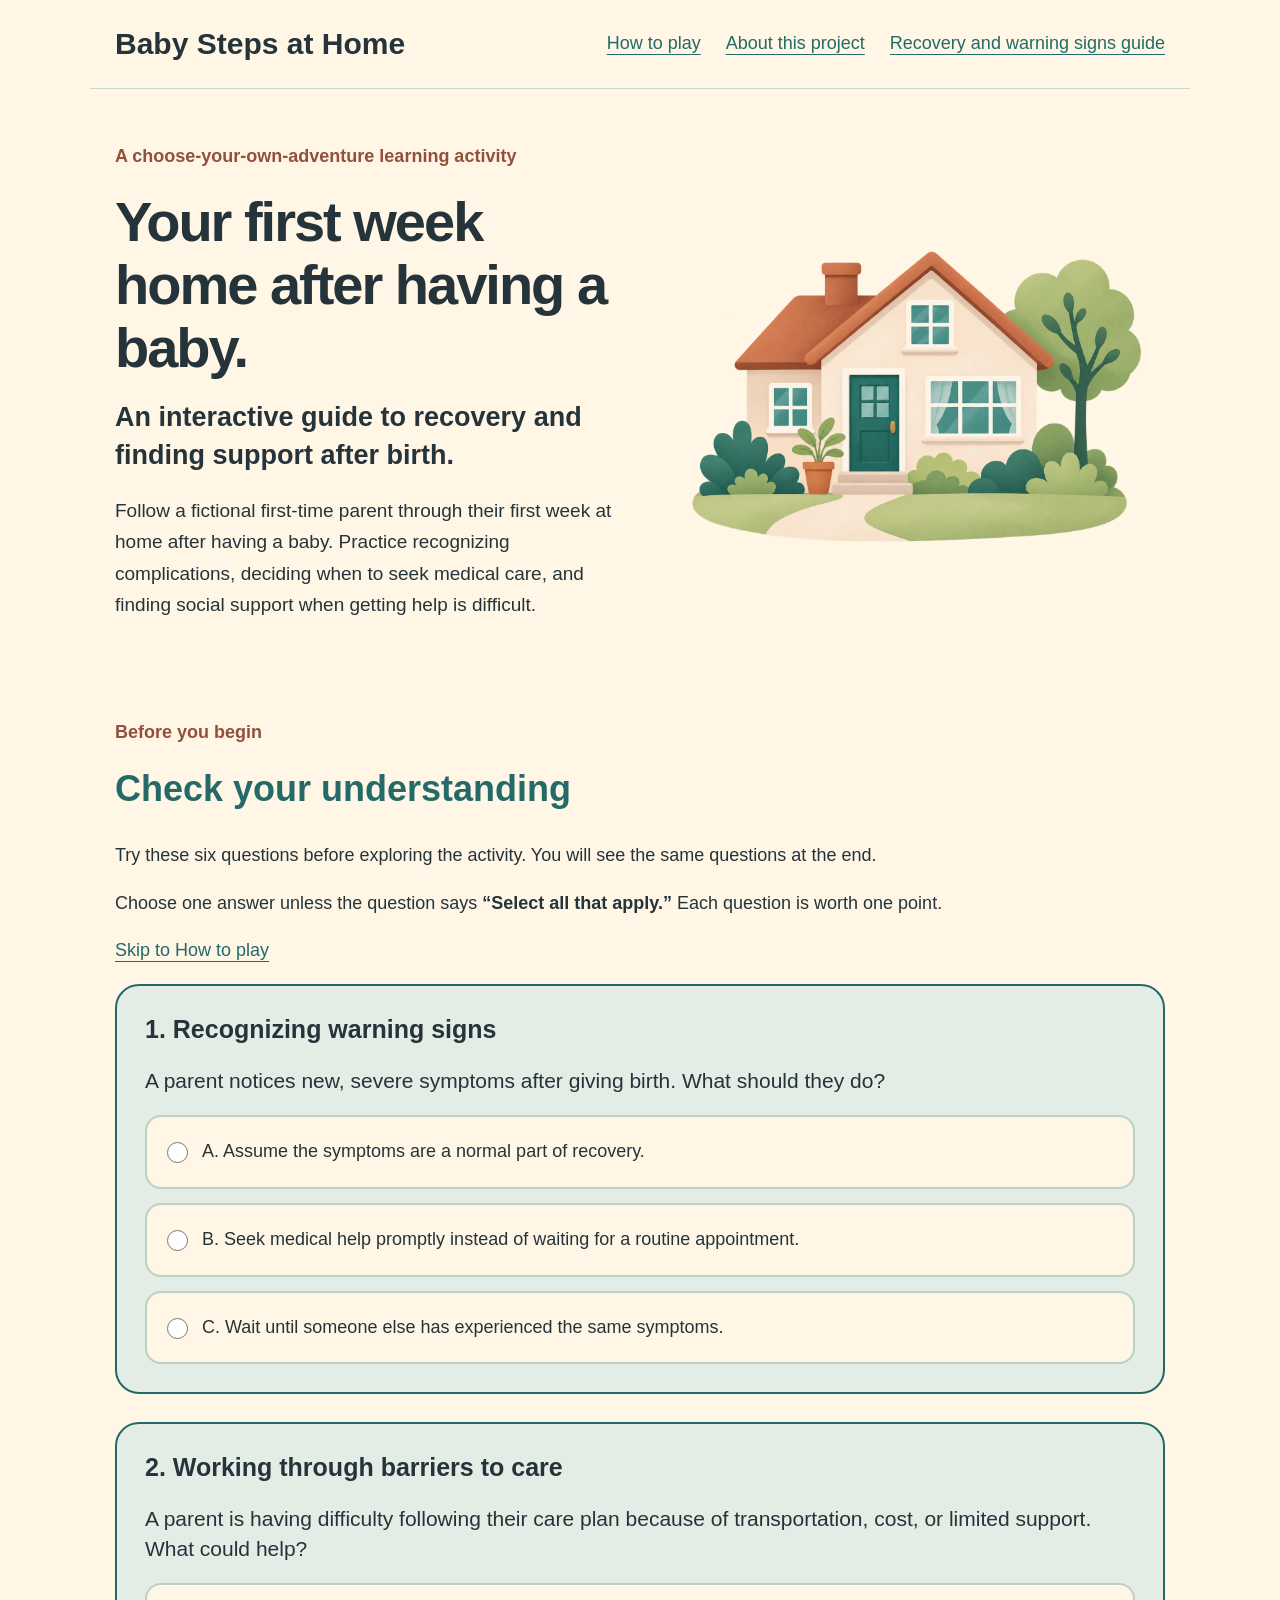
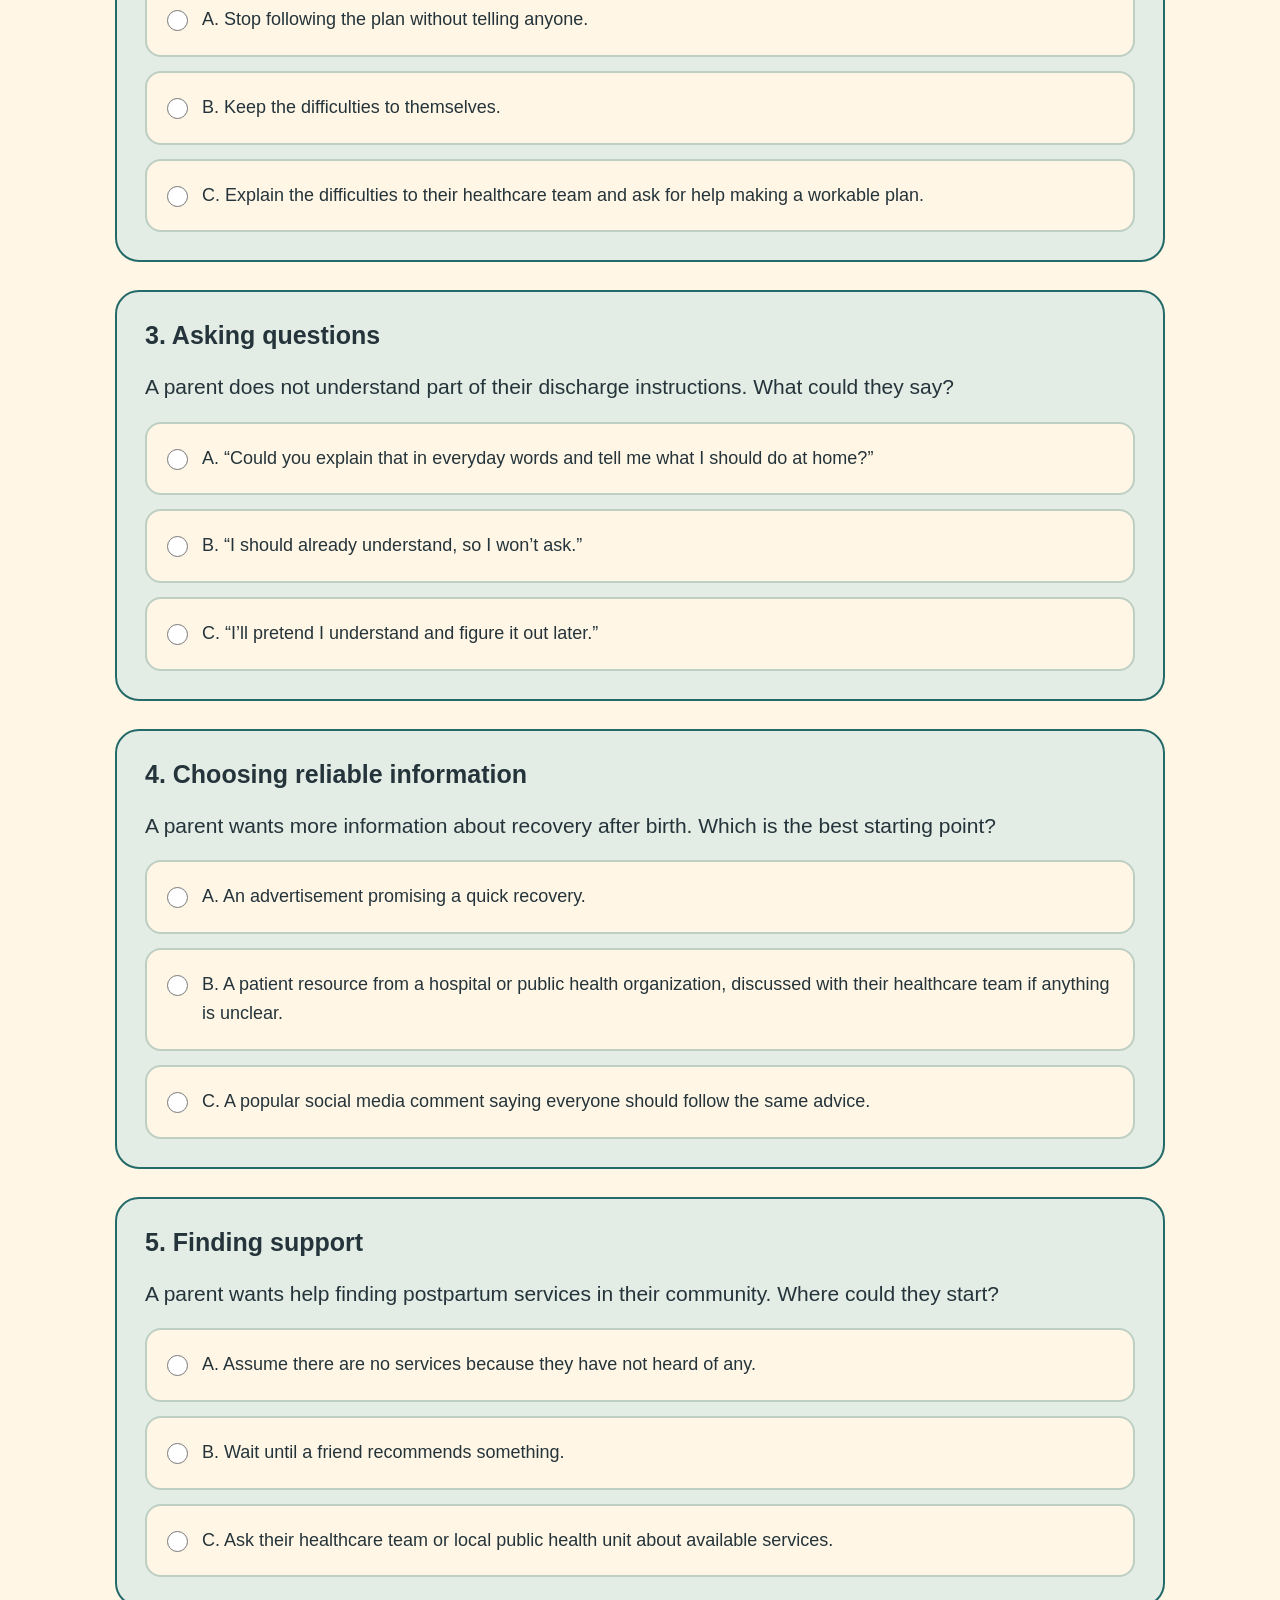
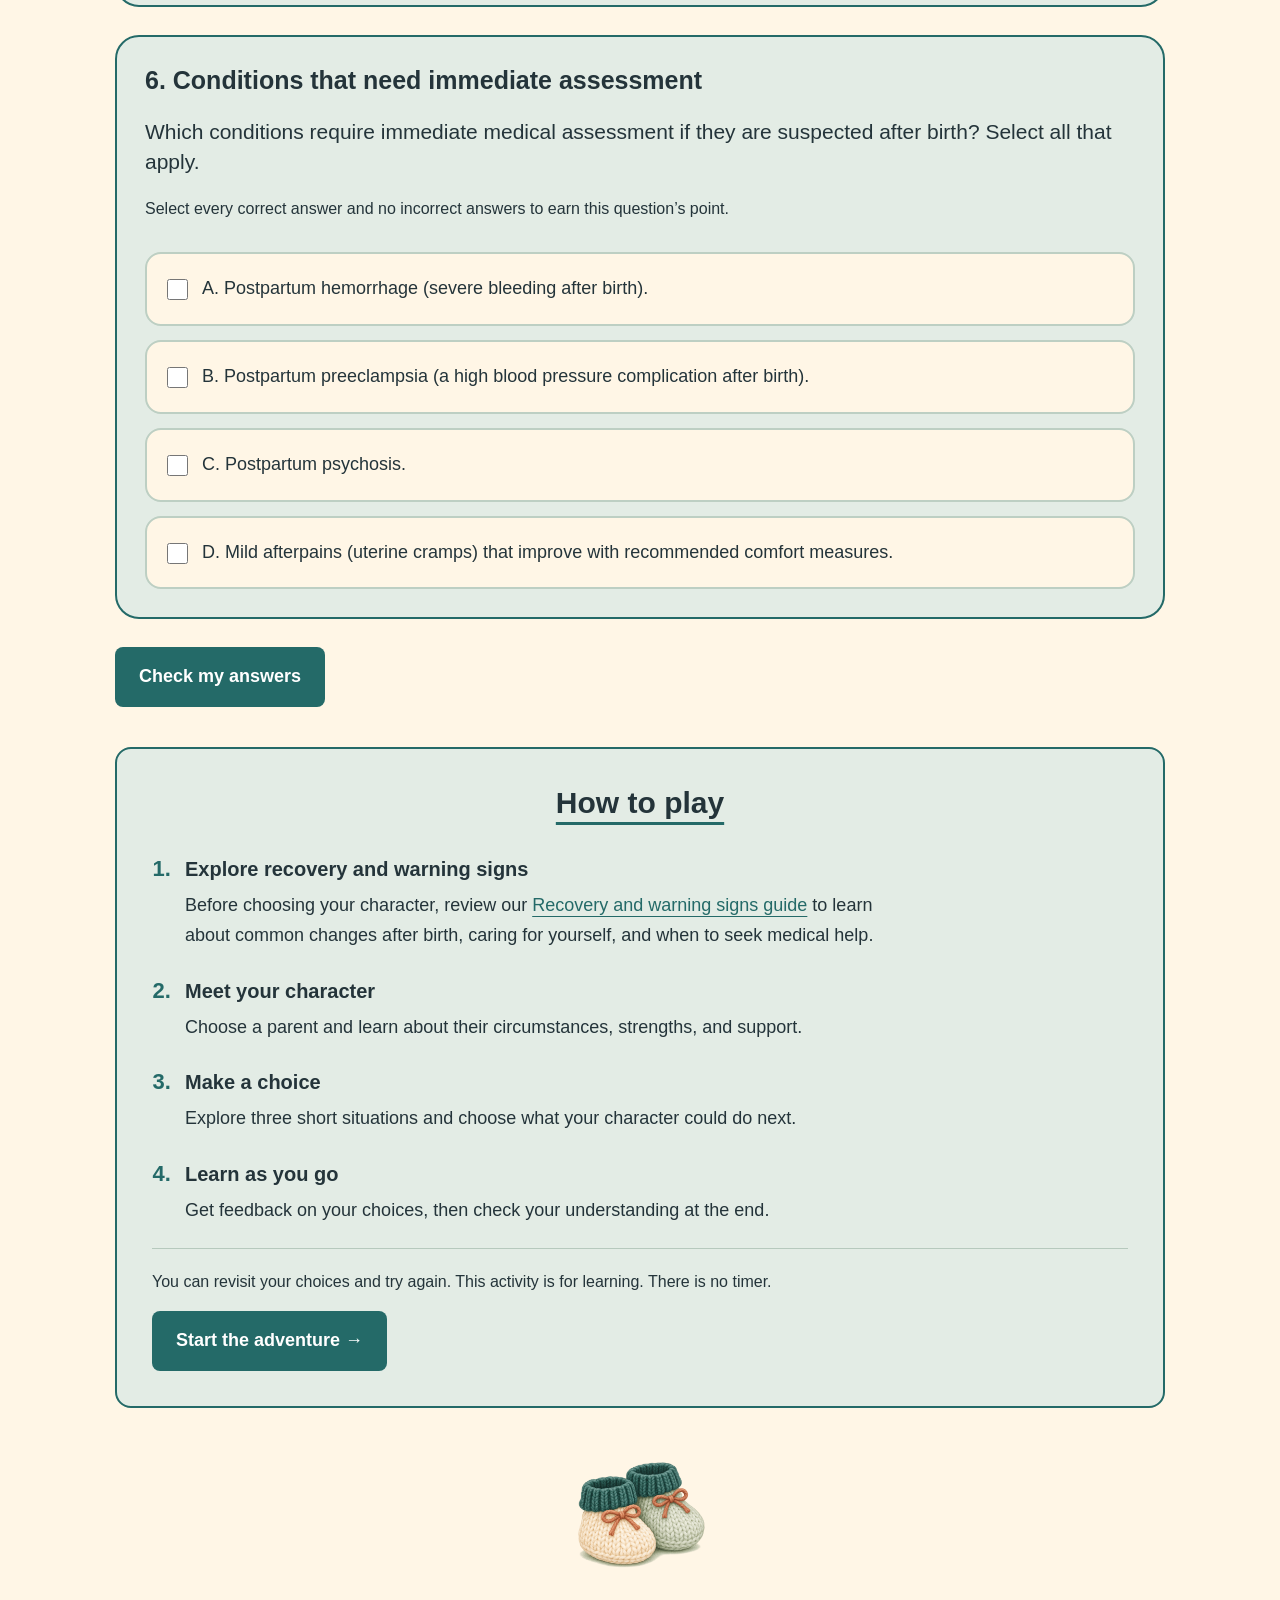
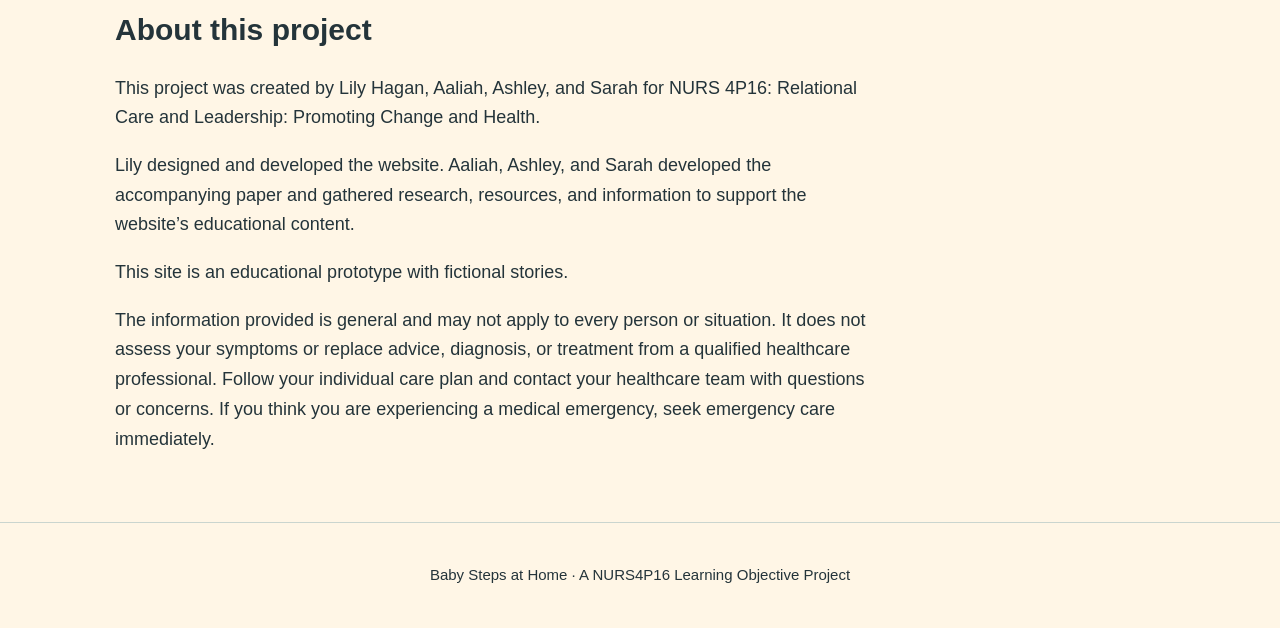
==== commit 82426c5c: "Add files via upload" ====
--- a/index.html
+++ b/index.html
@@ -23,6 +23,7 @@
     <nav aria-label="Main navigation">
       <a href="#how-to-play">How to play</a>
       <a href="#about">About this project</a>
+      <a href="recovery-guide.html">Recovery and warning signs guide</a>
     </nav>
   </header>
 
@@ -86,7 +87,7 @@
           <p>
               Before choosing your character, review our
             <a href="recovery-guide.html">
-              recovery and warning signs guide</a>
+              Recovery and warning signs guide</a>
             to learn about common changes after birth,
             caring for yourself, and when to seek medical help.
           </p>
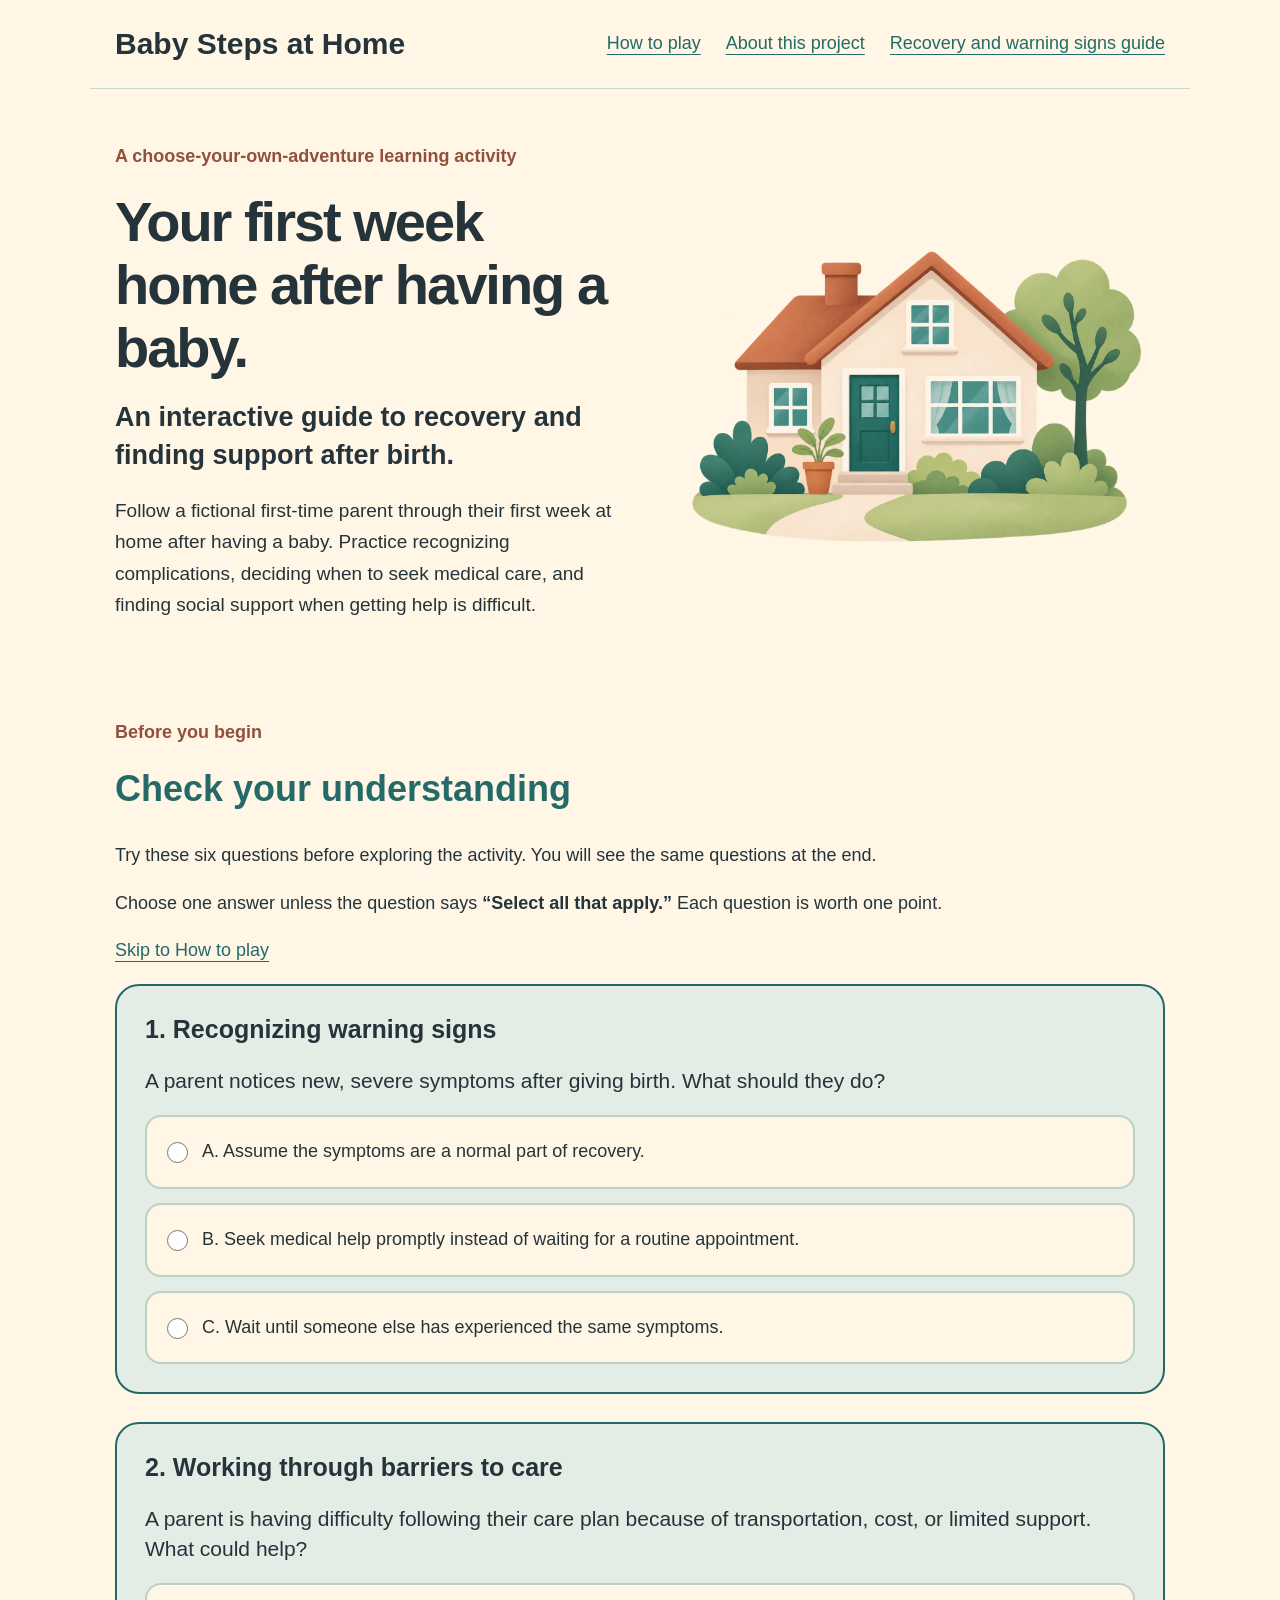
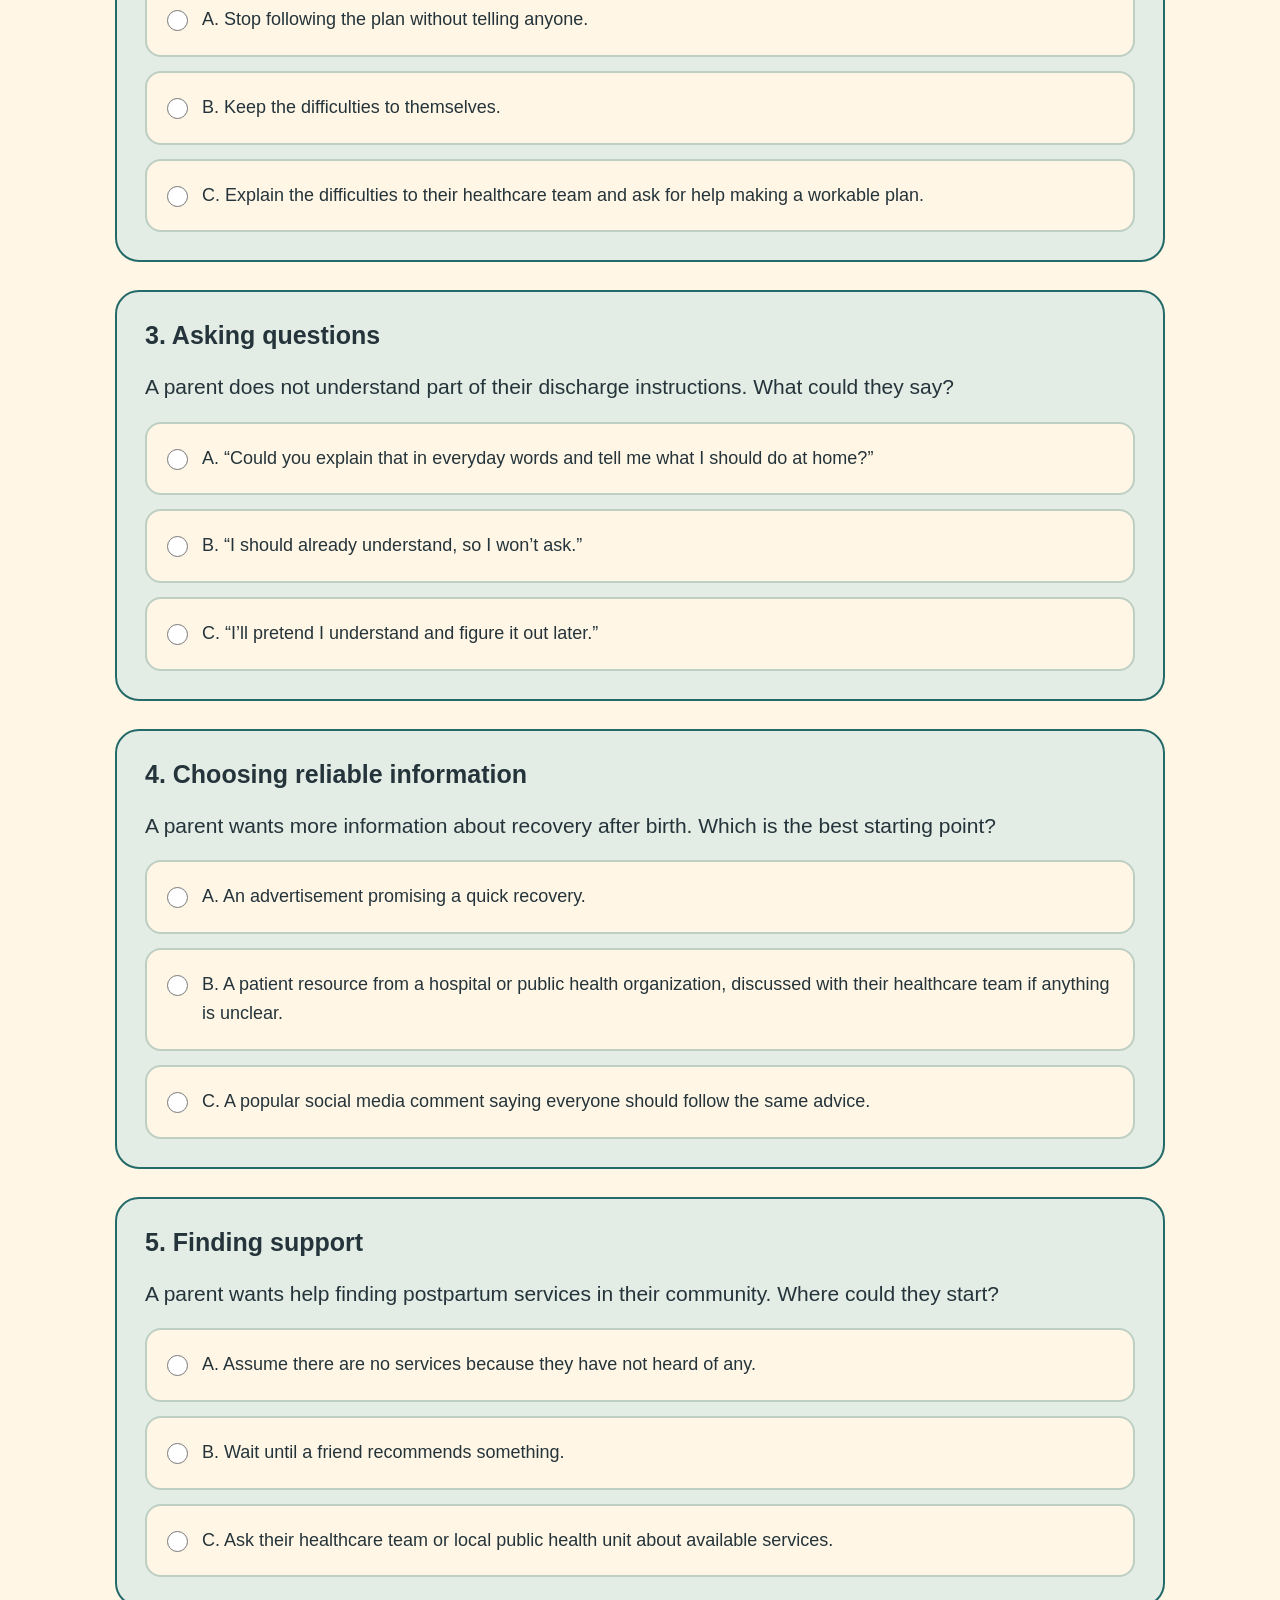
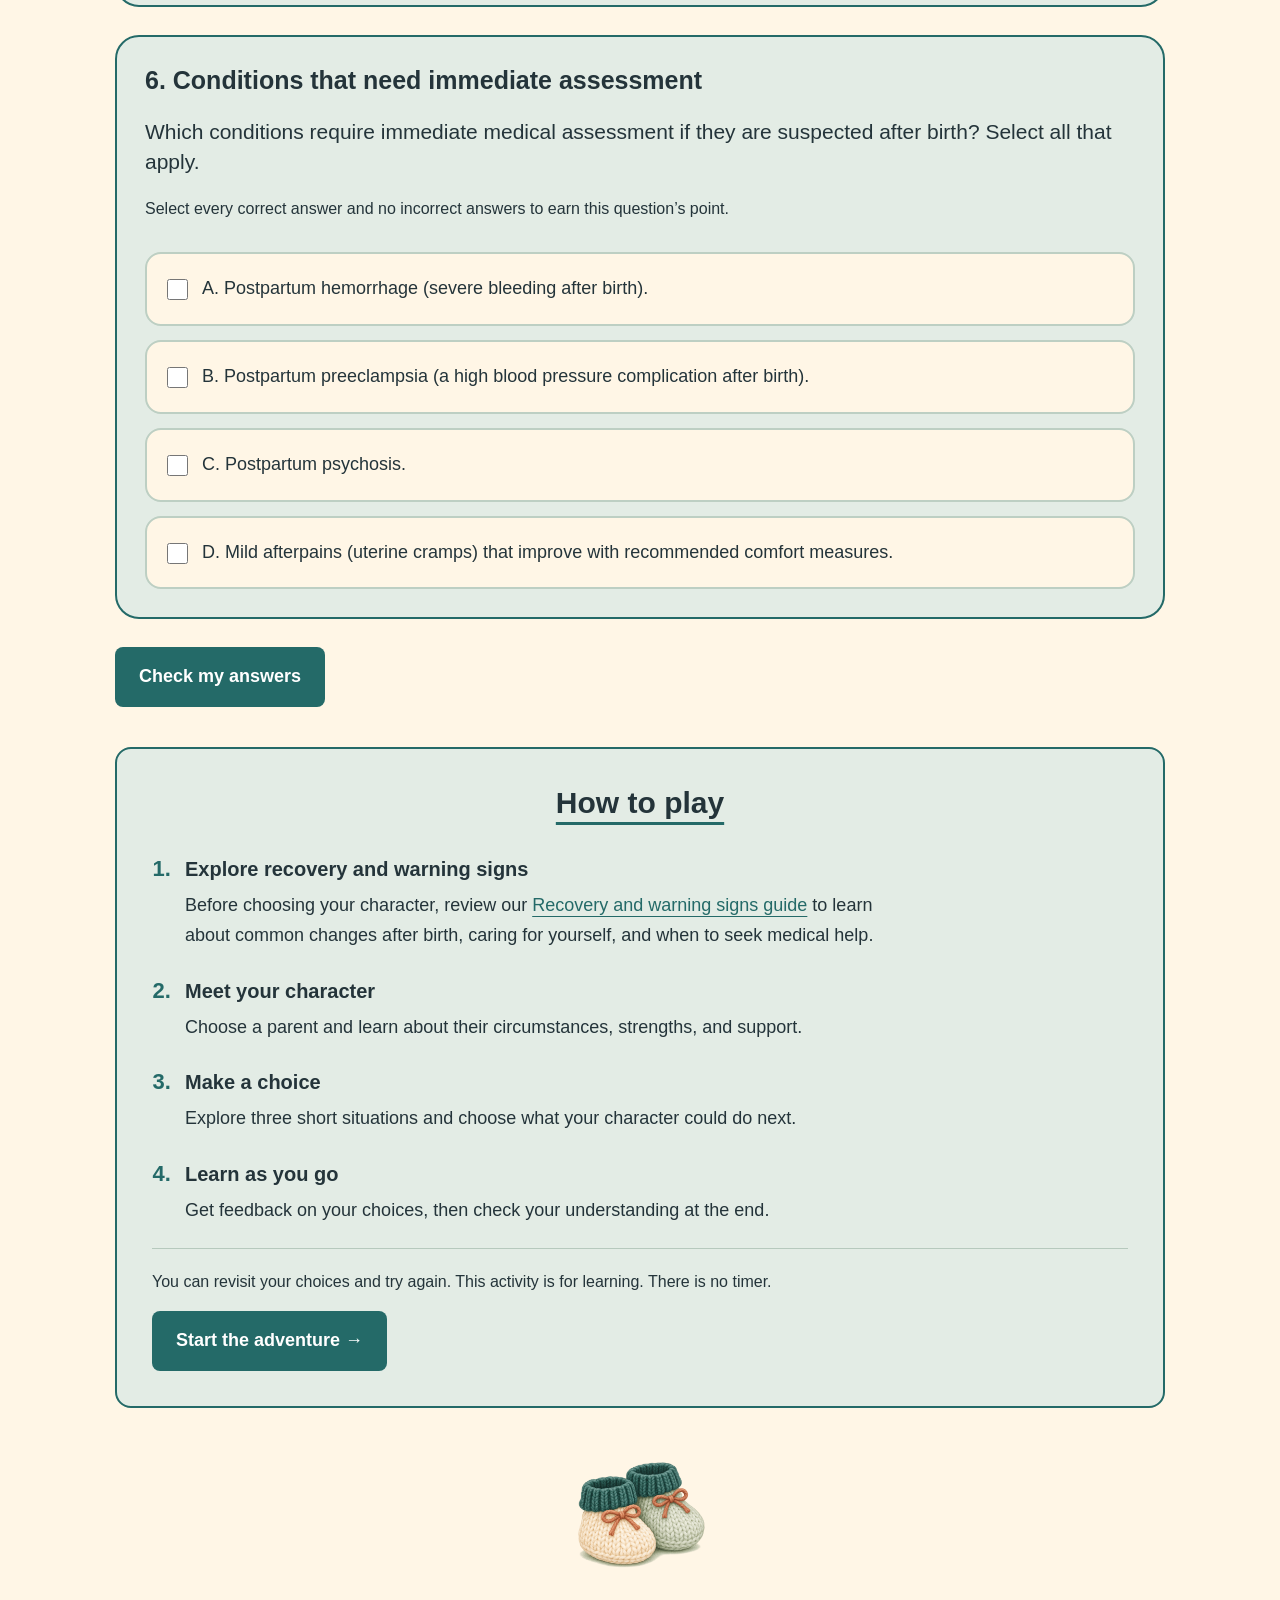
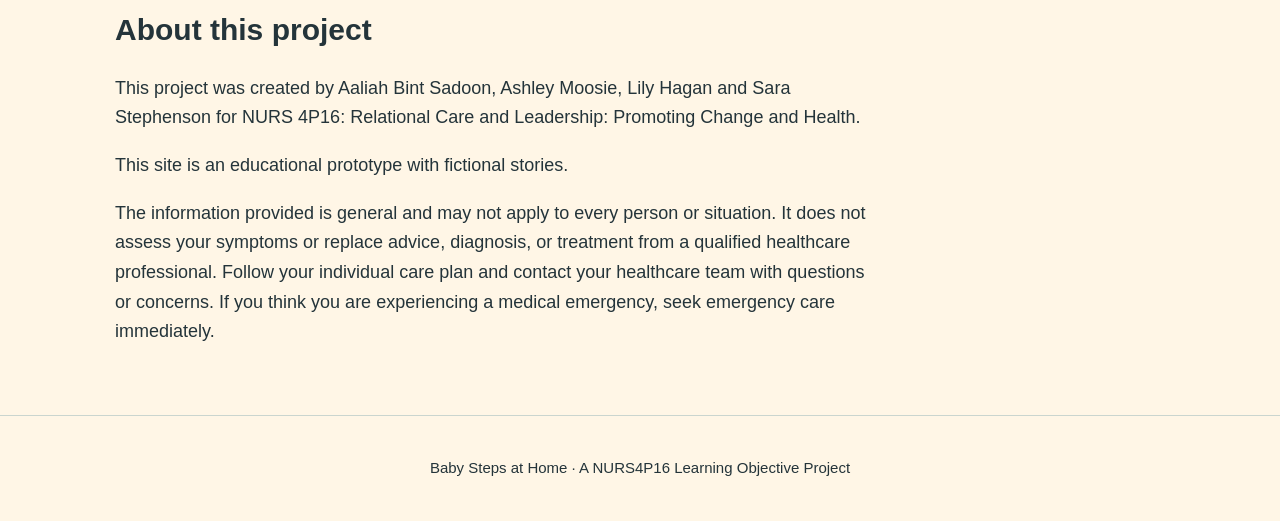
==== commit f53ea063: "Update index.html" ====
--- a/index.html
+++ b/index.html
@@ -132,16 +132,9 @@
       <h2 id="about-heading">About this project</h2>
 
       <p>
-        This project was created by Lily Hagan, Aaliah, Ashley,
-        and Sarah for NURS 4P16: Relational Care and Leadership:
+        This project was created by Aaliah Bint Sadoon, Ashley Moosie,
+        Lily Hagan and Sara Stephenson for NURS 4P16: Relational Care and Leadership:
         Promoting Change and Health.
-      </p>
-
-      <p>
-        Lily designed and developed the website. Aaliah, Ashley,
-        and Sarah developed the accompanying paper and gathered
-        research, resources, and information to support the
-        website’s educational content.
       </p>
 
       <p>
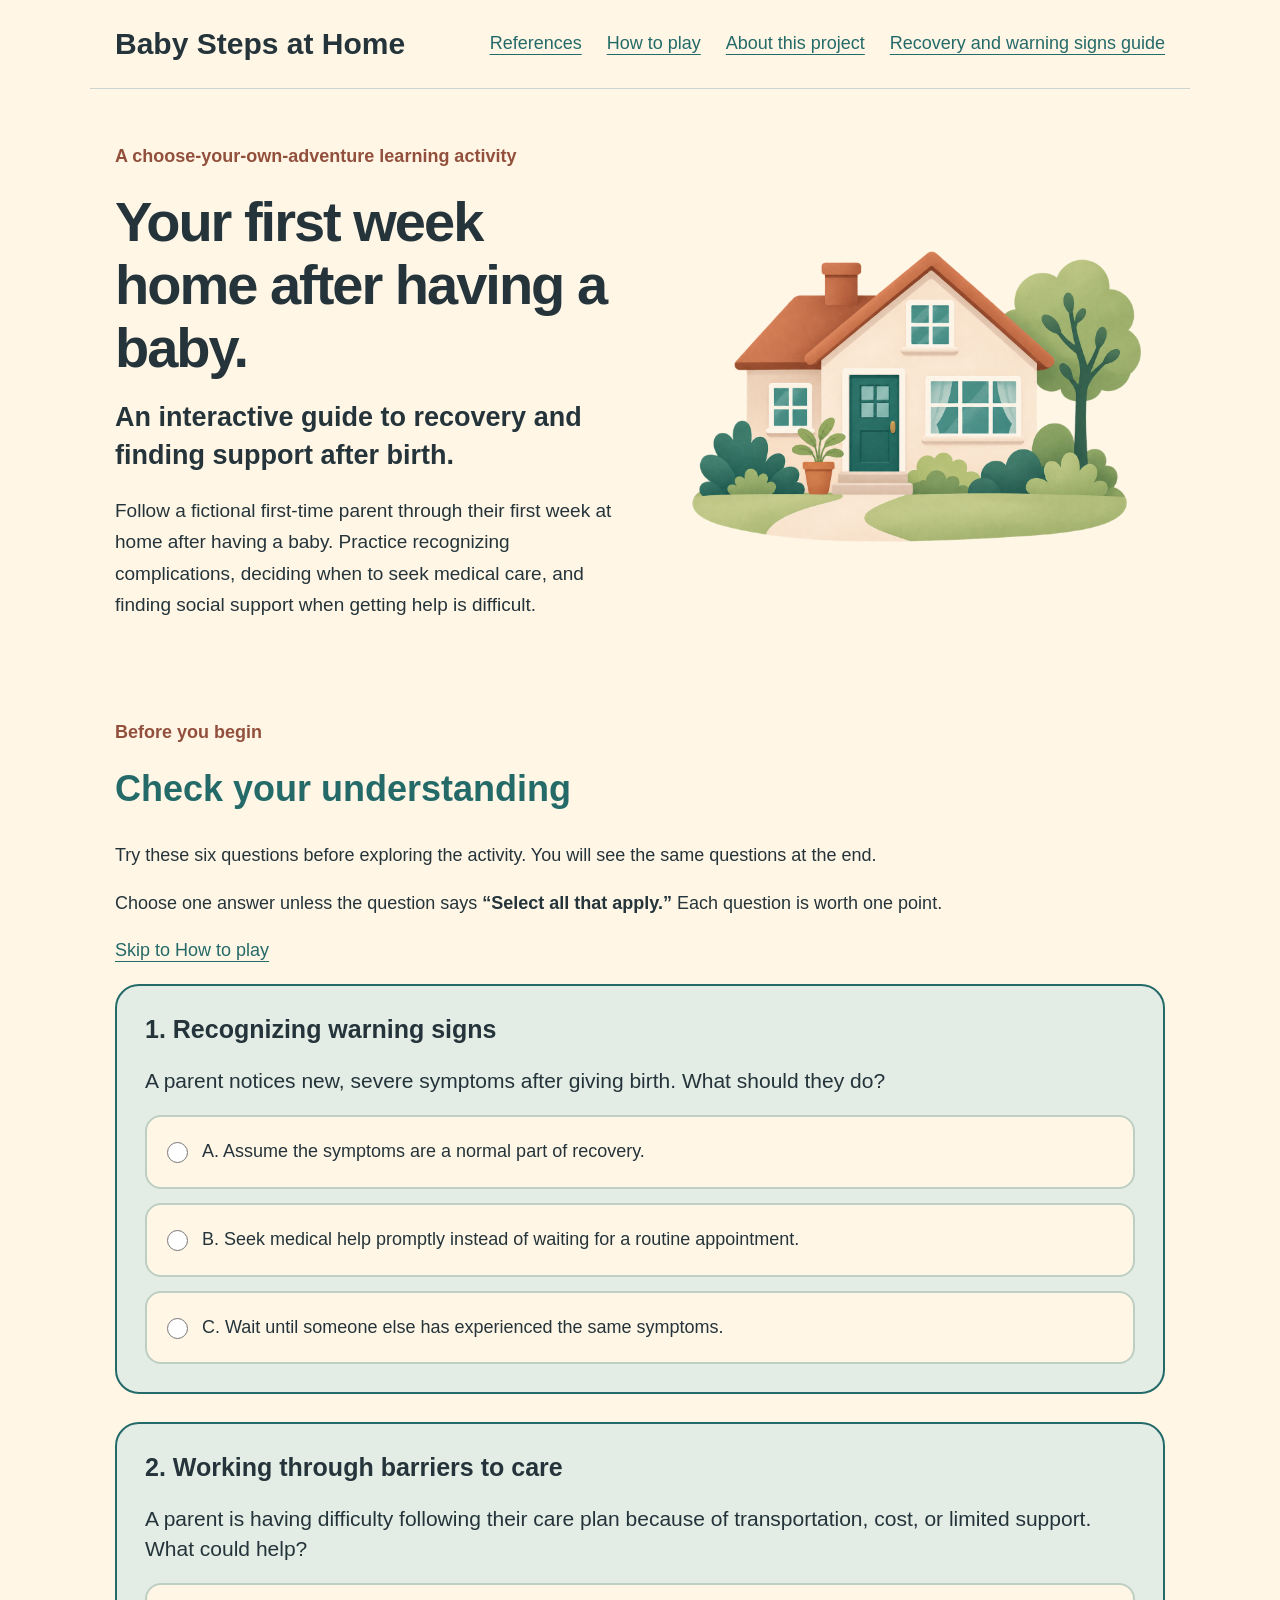
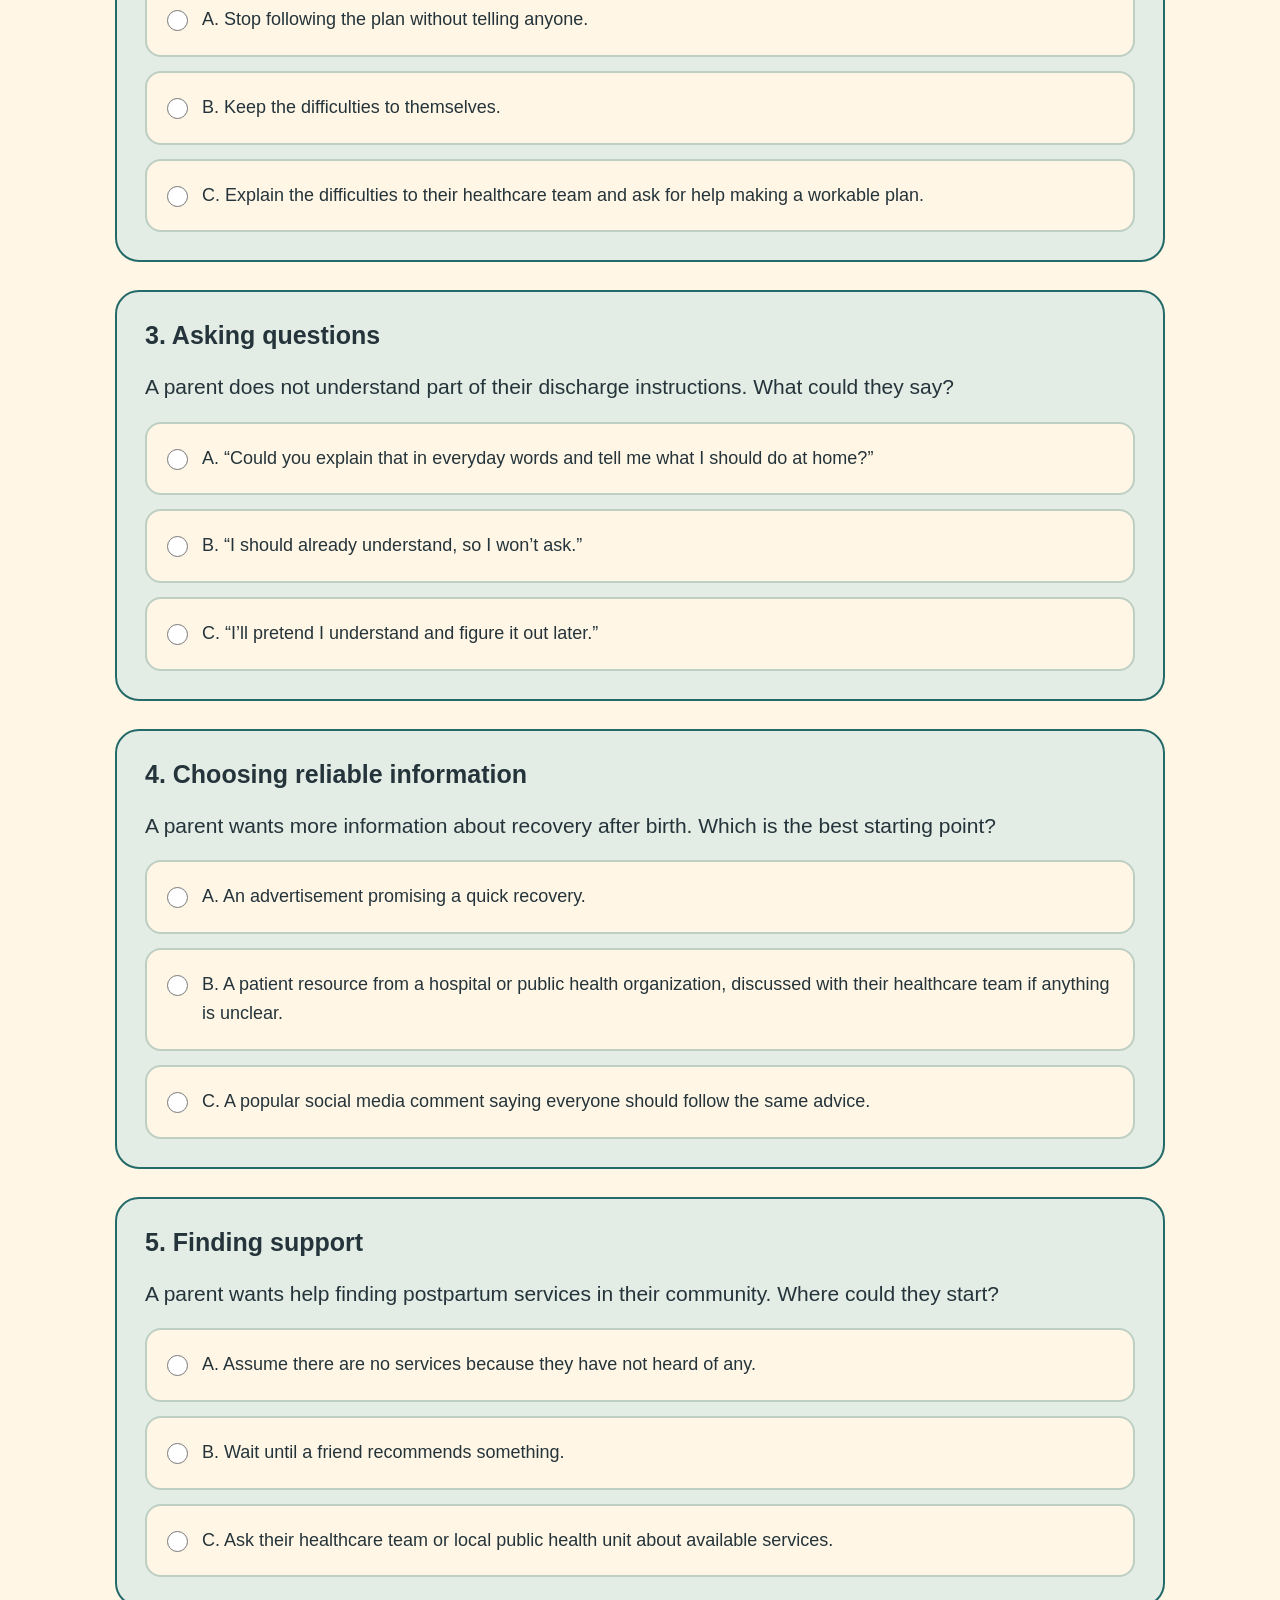
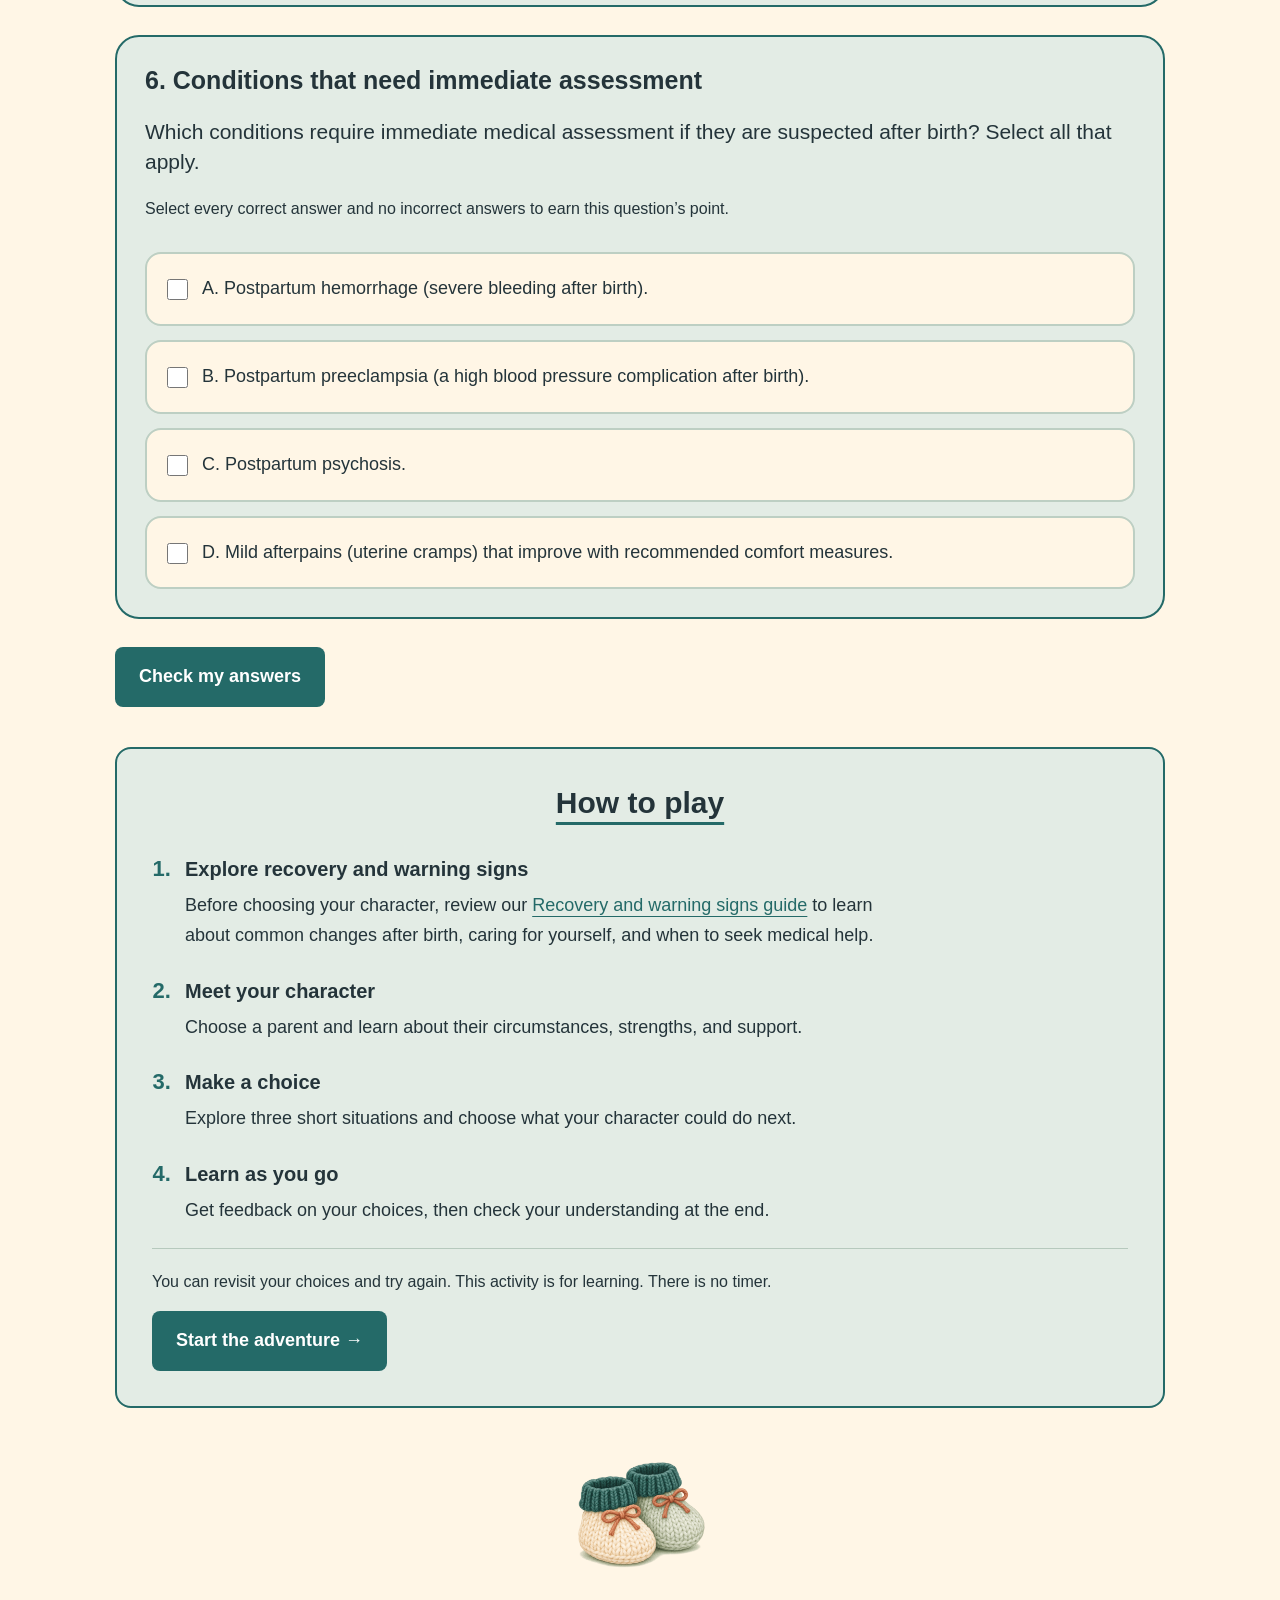
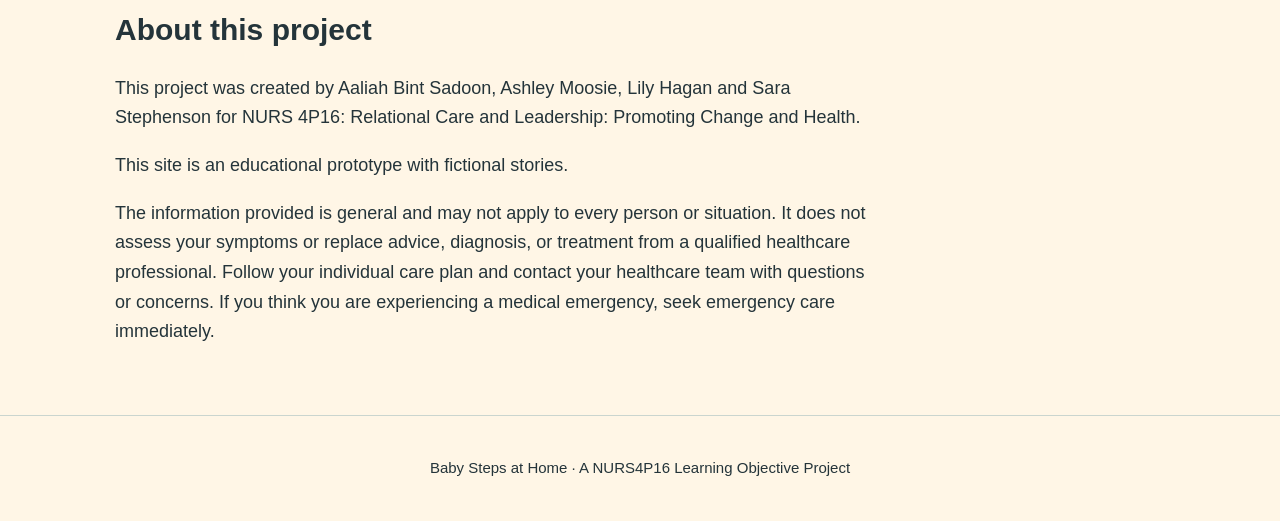
==== commit 1b4815d2: "Update index.html" ====
--- a/index.html
+++ b/index.html
@@ -21,6 +21,7 @@
   <header class="site-header">
     <a class="site-name" href="index.html">Baby Steps at Home</a>
     <nav aria-label="Main navigation">
+       <a href="references.html">References</a>
       <a href="#how-to-play">How to play</a>
       <a href="#about">About this project</a>
       <a href="recovery-guide.html">Recovery and warning signs guide</a>
